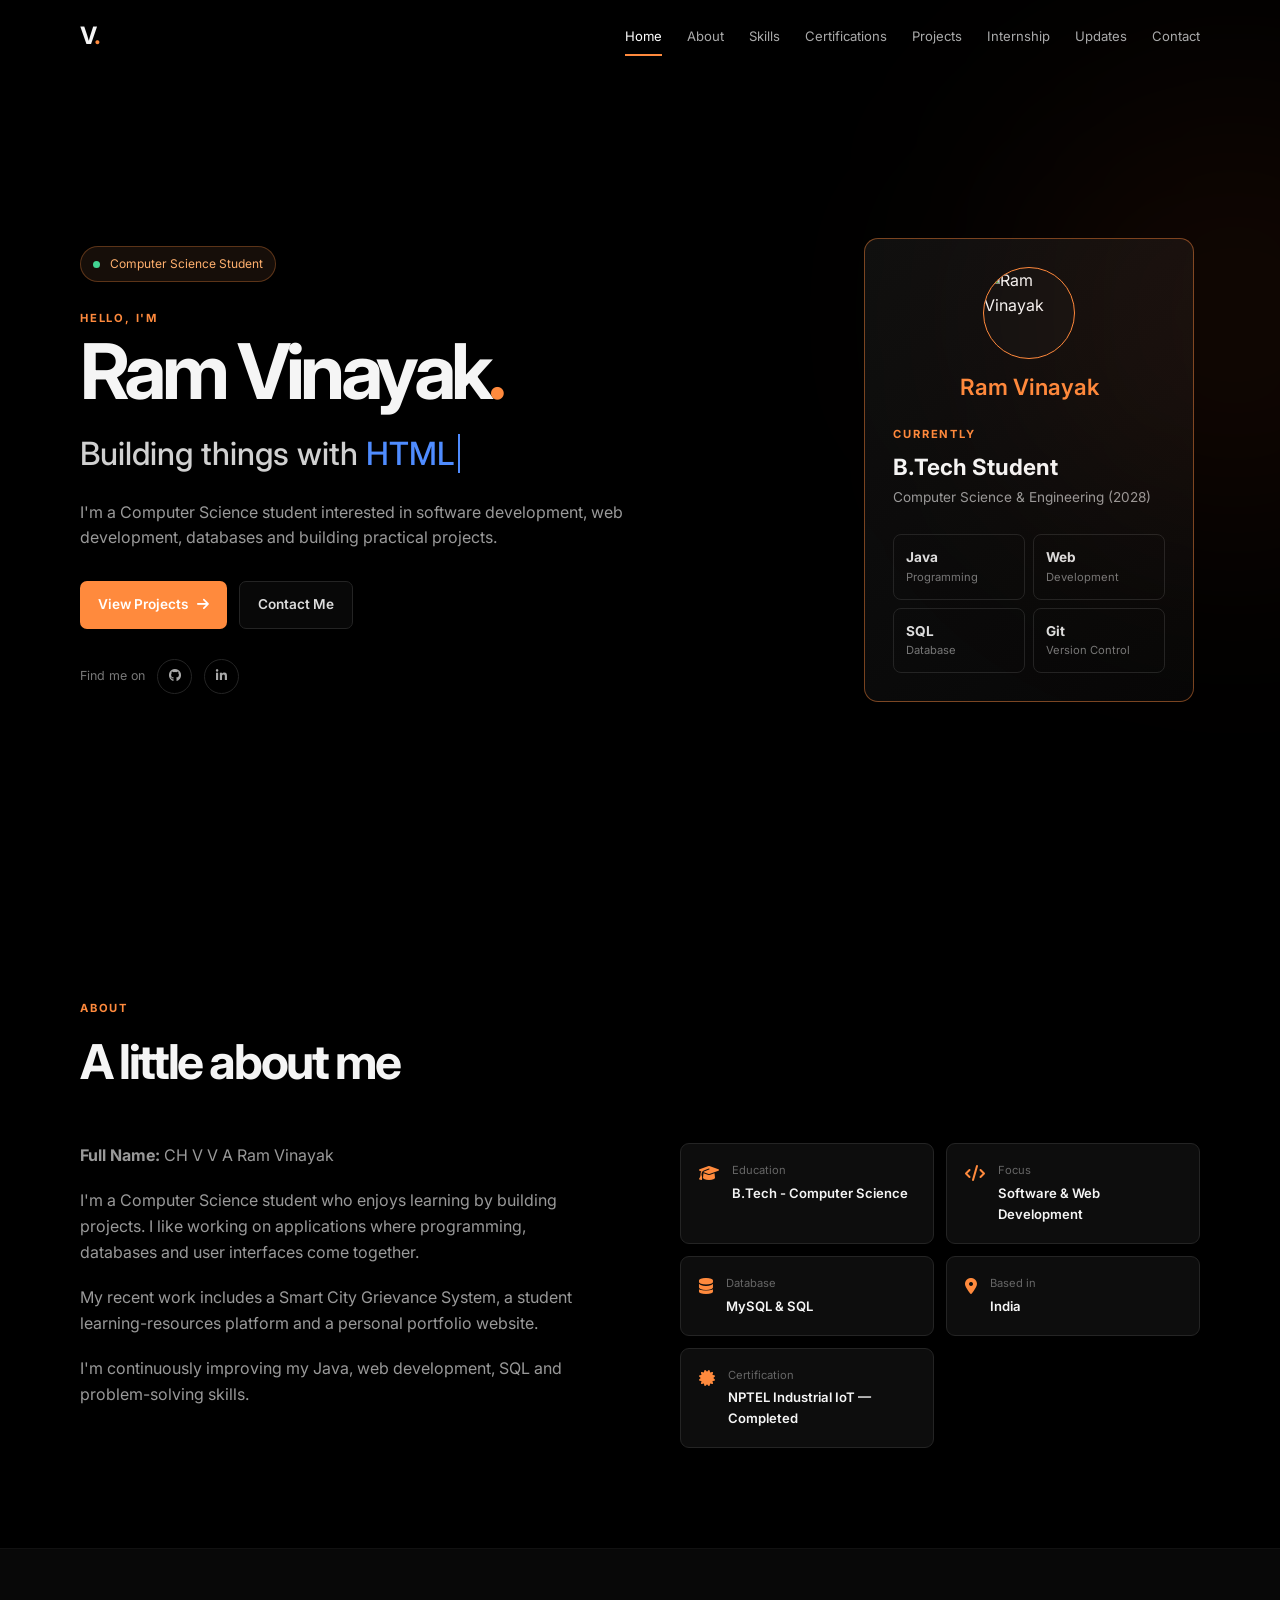
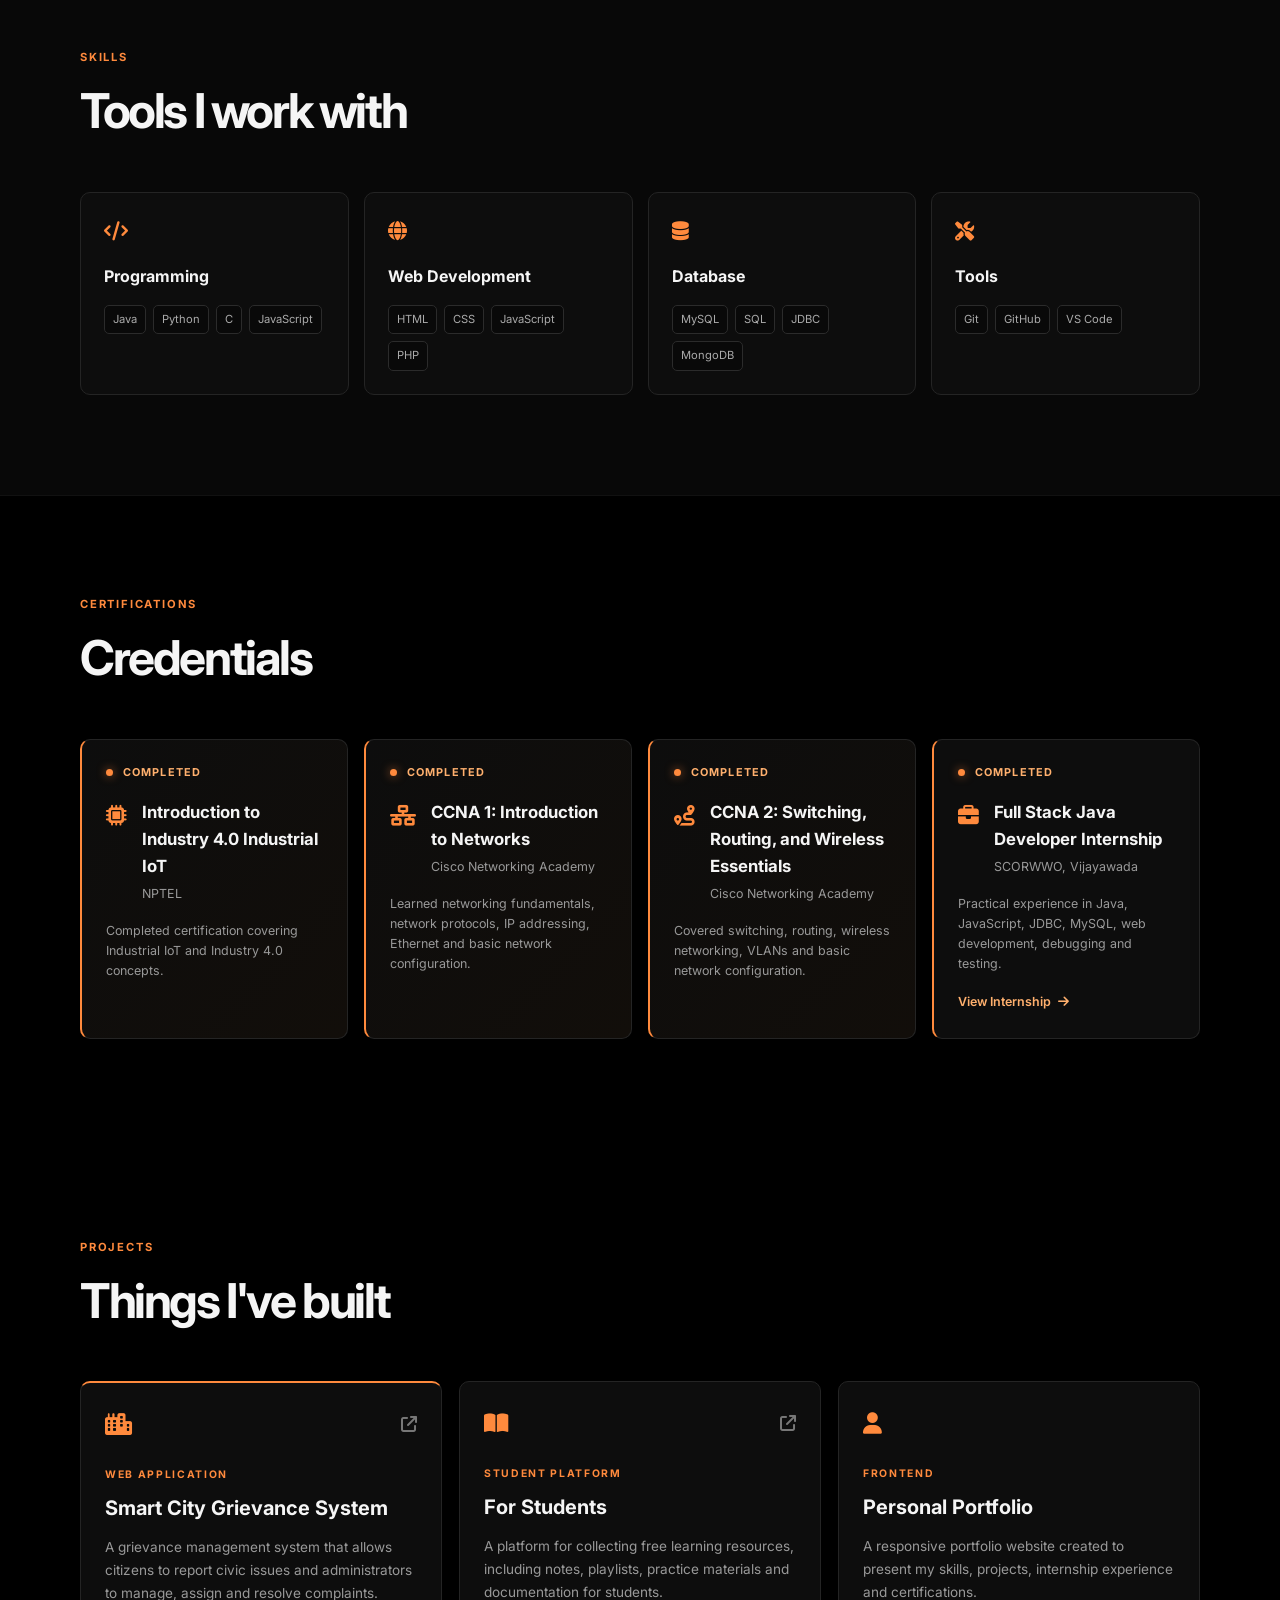
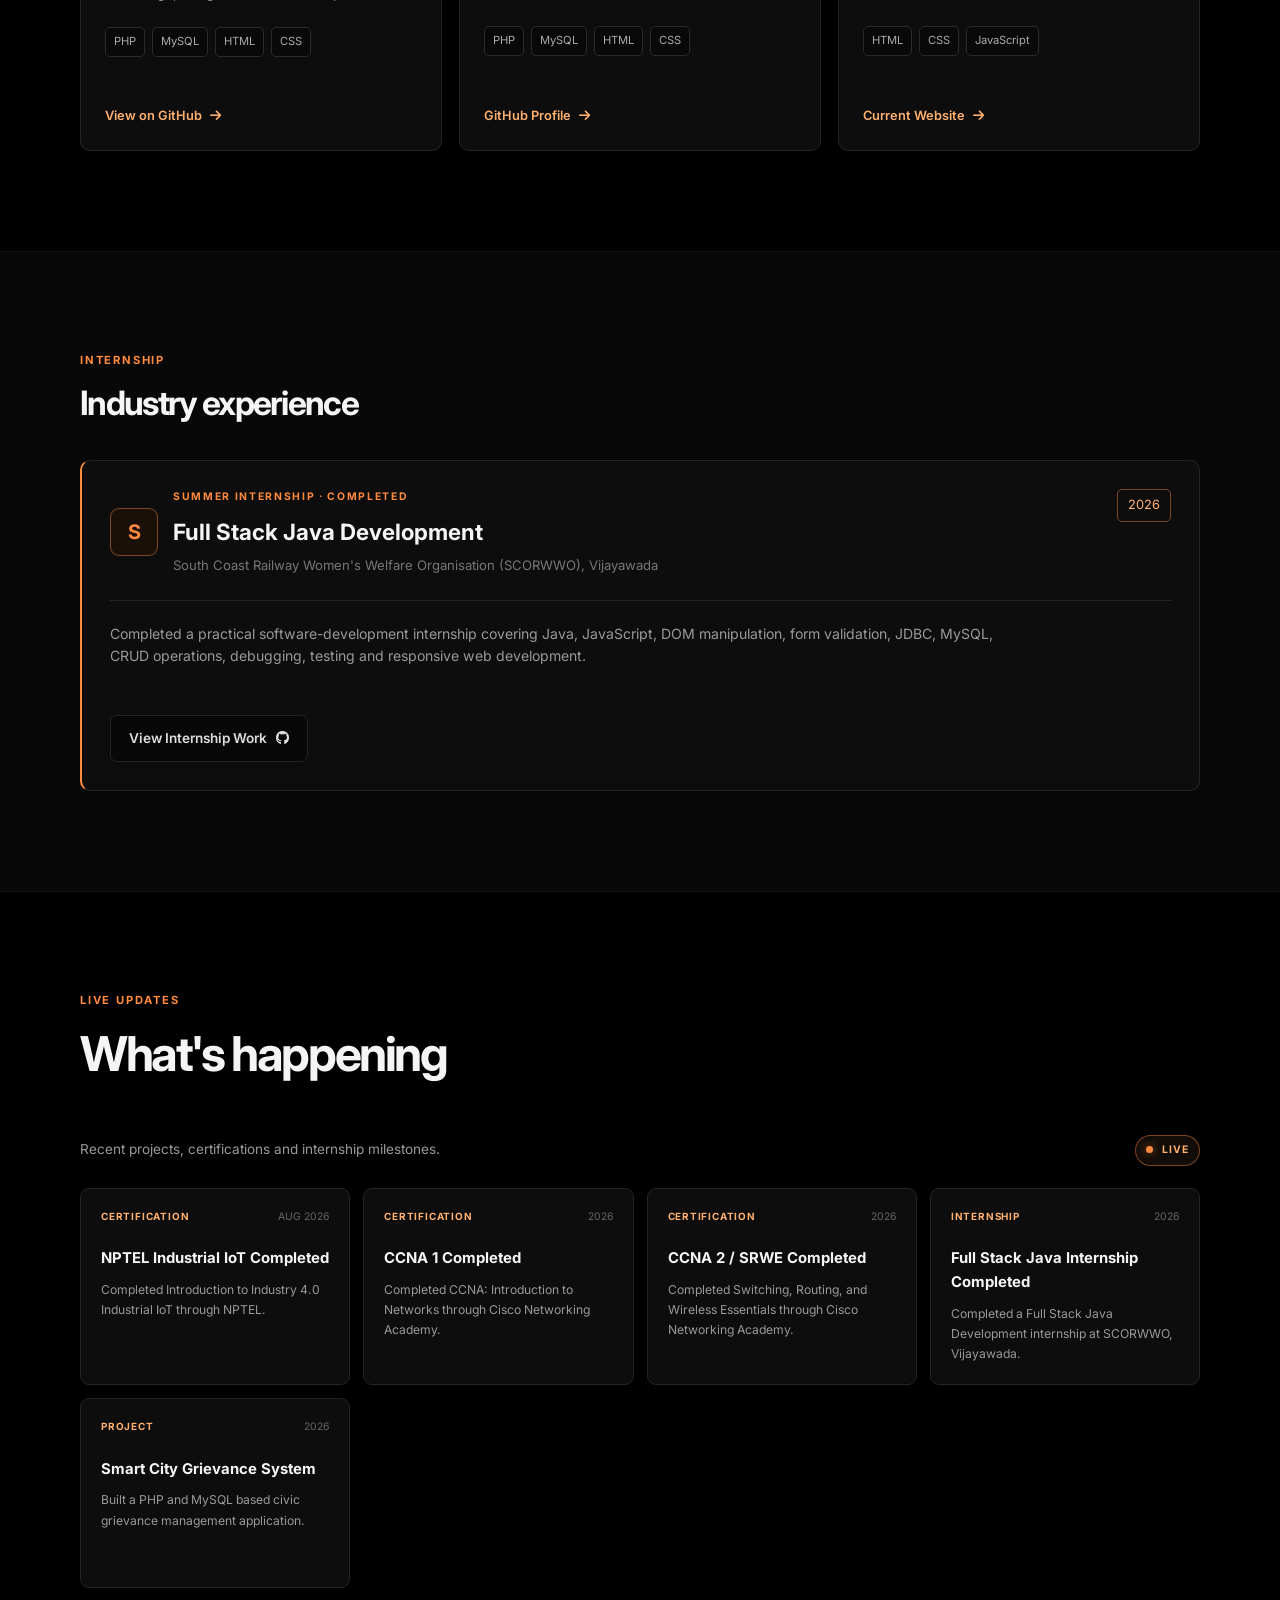
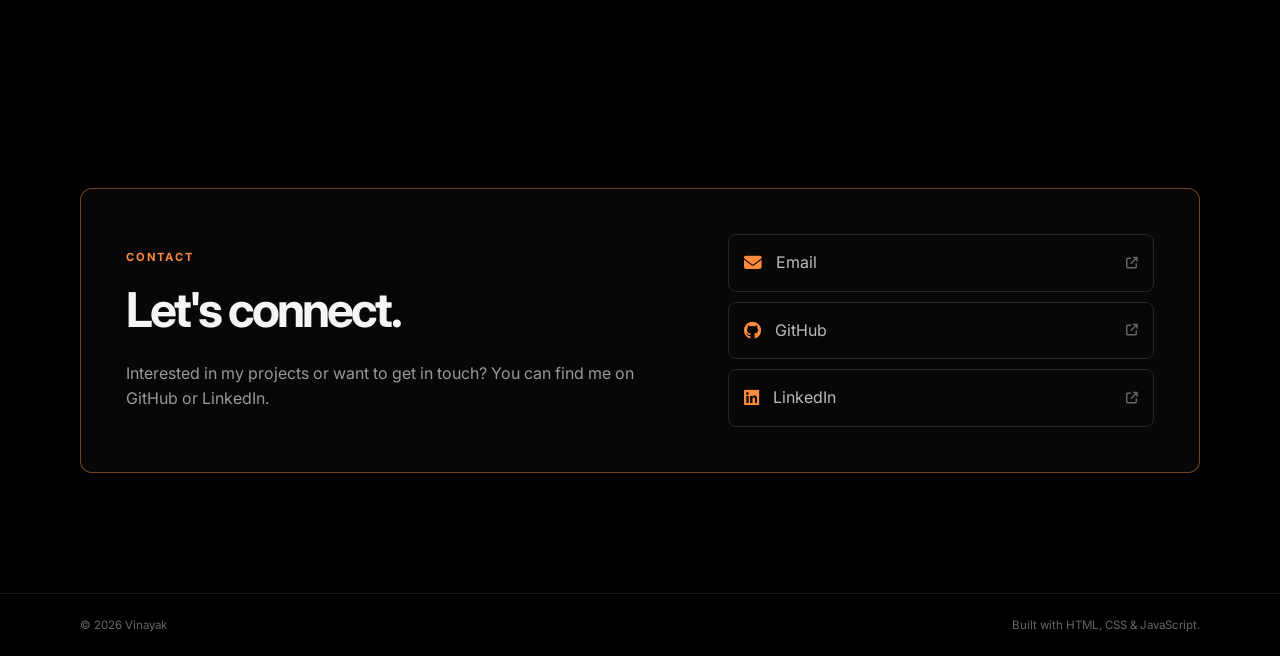
==== index.html @ a94e48c2 "Initial portfolio" ====
<!DOCTYPE html>
<html lang="en">

<head>

    <meta charset="UTF-8">
    <meta name="viewport" content="width=device-width, initial-scale=1.0">

    <meta name="description"
        content="Vinayak - Computer Science student and software developer portfolio">

    <title>Vinayak | Portfolio</title>

    <link rel="preconnect" href="https://fonts.googleapis.com">
    <link rel="preconnect" href="https://fonts.gstatic.com" crossorigin>

    <link href="https://fonts.googleapis.com/css2?family=Inter:wght@400;500;600;700&display=swap"
        rel="stylesheet">

    <link rel="stylesheet"
        href="https://cdnjs.cloudflare.com/ajax/libs/font-awesome/6.5.2/css/all.min.css">

    <link rel="stylesheet" href="style.css">

</head>


<body>


<!-- ================= NAVBAR ================= -->

<header class="header" id="header">

    <nav class="nav container">

        <a href="#home" class="logo">
            V<span>.</span>
        </a>

        <button class="menu-btn" id="menuBtn">
            <i class="fa-solid fa-bars"></i>
        </button>

        <div class="nav-links" id="navLinks">

            <a href="#home" class="active">Home</a>

            <a href="#about">About</a>

            <a href="#skills">Skills</a>

            <a href="#certifications">Certifications</a>

            <a href="#projects">Projects</a>

            <a href="#internship">Internship</a>

            <a href="#updates">Updates</a>

            <a href="#contact">Contact</a>

        </div>

    </nav>

</header>



<main>


<!-- ================= HERO ================= -->

<section class="hero" id="home">

    <div class="container hero-grid">


        <div class="hero-content">

            <div class="status">

                <span></span>

                Computer Science Student

            </div>


            <p class="eyebrow">
                HELLO, I'M
            </p>

            <h1>
                 Ram Vinayak<span>.</span>
            </h1>


            <h2>

                Building things with

                <span id="typing"></span>

            </h2>


            <p class="hero-text">

                I'm a Computer Science student interested in software
                development, web development, databases and building
                practical projects.

            </p>


            <div class="hero-buttons">

                <a href="#projects" class="btn primary">

                    View Projects

                    <i class="fa-solid fa-arrow-right"></i>

                </a>


                <a href="#contact" class="btn secondary">

                    Contact Me

                </a>

            </div>


            <div class="social-links">

                <span>Find me on</span>


                <a href="https://github.com/RamVinayak6046"
                    target="_blank"
                    aria-label="GitHub">

                    <i class="fa-brands fa-github"></i>

                </a>


                <a href="https://www.linkedin.com/in/ram-vinayak-167a20339/"
                    target="_blank"
                    aria-label="LinkedIn">

                    <i class="fa-brands fa-linkedin-in"></i>

                </a>

            </div>

        </div>



        <div class="hero-card-wrap">

           <div class="hero-card">

    <div class="profile-image">

        <img src="profile.jpg" alt="Ram Vinayak">

    </div>

    <h3 class="profile-name">
        Ram Vinayak
    </h3>

    <p class="card-label">
        CURRENTLY
    </p>

    <h3 class="student-title">
        B.Tech Student
    </h3>

    <p class="student-course">
        Computer Science & Engineering (2028)
    </p>

    <div class="quick-info">

        <div>
            <strong>Java</strong>
            <span>Programming</span>
        </div>

        <div>
            <strong>Web</strong>
            <span>Development</span>
        </div>

        <div>
            <strong>SQL</strong>
            <span>Database</span>
        </div>

        <div>
            <strong>Git</strong>
            <span>Version Control</span>
        </div>

    </div>

</div>

        </div>

    </div>

</section>



<!-- ================= ABOUT ================= -->

<section class="section" id="about">

    <div class="container">


        <div class="section-heading">

            <p>ABOUT</p>

            <h2>
                A little about me
            </h2>

        </div>


        <div class="about-grid">


            <div class="about-copy">

    <p class="full-name">
        <strong>Full Name:</strong> CH V V A Ram Vinayak
    </p>

    <p>
        I'm a Computer Science student who enjoys learning
        by building projects. I like working on applications
        where programming, databases and user interfaces
        come together.
    </p>


                <p>

                    My recent work includes a Smart City Grievance System,
                    a student learning-resources platform and a personal
                    portfolio website.

                </p>


                <p>

                    I'm continuously improving my Java, web development,
                    SQL and problem-solving skills.

                </p>

            </div>



            <div class="about-facts">


                <div class="fact">

                    <i class="fa-solid fa-graduation-cap"></i>

                    <div>

                        <small>Education</small>

                        <strong>
                            B.Tech - Computer Science
                        </strong>

                    </div>

                </div>


                <div class="fact">

                    <i class="fa-solid fa-code"></i>

                    <div>

                        <small>Focus</small>

                        <strong>
                            Software & Web Development
                        </strong>

                    </div>

                </div>


                <div class="fact">

                    <i class="fa-solid fa-database"></i>

                    <div>

                        <small>Database</small>

                        <strong>
                            MySQL & SQL
                        </strong>

                    </div>

                </div>


                <div class="fact">

                    <i class="fa-solid fa-location-dot"></i>

                    <div>

                        <small>Based in</small>

                        <strong>
                            India
                        </strong>

                    </div>

                </div>


                <div class="fact certification-fact">

                    <i class="fa-solid fa-certificate"></i>

                    <div>

                        <small>Certification</small>

                        <strong>
                            NPTEL Industrial IoT — Completed
                        </strong>

                    </div>

                </div>


            </div>

        </div>

    </div>

</section>



<!-- ================= SKILLS ================= -->

<section class="section section-dark" id="skills">

    <div class="container">


        <div class="section-heading">

            <p>SKILLS</p>

            <h2>
                Tools I work with
            </h2>

        </div>


        <div class="skills-grid">


            <div class="skill-card">

                <div class="skill-icon">

                    <i class="fa-solid fa-code"></i>

                </div>


                <h3>
                    Programming
                </h3>


                <div class="tags">

                    <span>Java</span>

                    <span>Python</span>

                    <span>C</span>

                    <span>JavaScript</span>

                </div>

            </div>



            <div class="skill-card">

                <div class="skill-icon">

                    <i class="fa-solid fa-globe"></i>

                </div>


                <h3>
                    Web Development
                </h3>


                <div class="tags">

                    <span>HTML</span>

                    <span>CSS</span>

                    <span>JavaScript</span>

                    <span>PHP</span>

                </div>

            </div>



            <div class="skill-card">

                <div class="skill-icon">

                    <i class="fa-solid fa-database"></i>

                </div>


                <h3>
                    Database
                </h3>


                <div class="tags">

                    <span>MySQL</span>

                    <span>SQL</span>

                    <span>JDBC</span>

                    <span>MongoDB</span>

                </div>

            </div>



            <div class="skill-card">

                <div class="skill-icon">

                    <i class="fa-solid fa-screwdriver-wrench"></i>

                </div>


                <h3>
                    Tools
                </h3>


                <div class="tags">

                    <span>Git</span>

                    <span>GitHub</span>

                    <span>VS Code</span>

                </div>

            </div>


        </div>

    </div>

</section>



<!-- ================= CERTIFICATIONS ================= -->

<section class="section" id="certifications">

    <div class="container">


        <div class="section-heading">

            <p>CERTIFICATIONS</p>

            <h2>
                Credentials
            </h2>

        </div>


        <div class="cert-grid">


            <!-- NPTEL -->

            <div class="cert-card completed">

                <div class="cert-status">

                    <span></span>

                    COMPLETED

                </div>


                <div class="cert-main">

                    <div class="cert-icon">

                        <i class="fa-solid fa-microchip"></i>

                    </div>


                    <div>

                        <h3>
                            Introduction to Industry 4.0 Industrial IoT
                        </h3>

                        <p>
                            NPTEL
                        </p>

                    </div>

                </div>


                <p class="cert-note">

                    Completed certification covering Industrial IoT
                    and Industry 4.0 concepts.

                </p>

            </div>



           <!-- CCNA 1 -->

<div class="cert-card completed">

    <div class="cert-status">
        <span></span>
        COMPLETED
    </div>

    <div class="cert-main">

        <div class="cert-icon">
            <i class="fa-solid fa-network-wired"></i>
        </div>

        <div>

            <h3>
                CCNA 1: Introduction to Networks
            </h3>

            <p>
                Cisco Networking Academy
            </p>

        </div>

    </div>

    <p class="cert-note">
        Learned networking fundamentals, network protocols,
        IP addressing, Ethernet and basic network configuration.
    </p>

</div>


<!-- CCNA 2 / SRWE -->

<div class="cert-card completed">

    <div class="cert-status">
        <span></span>
        COMPLETED
    </div>

    <div class="cert-main">

        <div class="cert-icon">
            <i class="fa-solid fa-route"></i>
        </div>

        <div>

            <h3>
                CCNA 2: Switching, Routing, and Wireless Essentials
            </h3>

            <p>
                Cisco Networking Academy
            </p>

        </div>

    </div>

    <p class="cert-note">
        Covered switching, routing, wireless networking,
        VLANs and basic network configuration.
    </p>

</div>

            <!-- INTERNSHIP -->

            <div class="cert-card internship-cert">

                <div class="cert-status">

                    <span></span>

                    COMPLETED

                </div>


                <div class="cert-main">

                    <div class="cert-icon">

                        <i class="fa-solid fa-briefcase"></i>

                    </div>


                    <div>

                        <h3>
                            Full Stack Java Developer Internship
                        </h3>


                        <p>
                            SCORWWO, Vijayawada
                        </p>

                    </div>

                </div>


                <p class="cert-note">

                    Practical experience in Java, JavaScript, JDBC,
                    MySQL, web development, debugging and testing.

                </p>


                <a href="#internship"
                    class="cert-link">

                    View Internship

                    <i class="fa-solid fa-arrow-right"></i>

                </a>

            </div>


        </div>

    </div>

</section>



<!-- ================= PROJECTS ================= -->

<section class="section" id="projects">

    <div class="container">


        <div class="section-heading">

            <p>PROJECTS</p>

            <h2>
                Things I've built
            </h2>

        </div>


        <div class="projects-grid">


            <!-- SMART CITY -->

            <article class="project-card featured">


                <div class="project-top">

                    <div class="project-icon">

                        <i class="fa-solid fa-city"></i>

                    </div>


                    <a href="https://github.com/RamVinayak6046/smart-city-grievance-system"
                        target="_blank">

                        <i class="fa-solid fa-arrow-up-right-from-square"></i>

                    </a>

                </div>


                <p class="project-type">
                    WEB APPLICATION
                </p>


                <h3>
                    Smart City Grievance System
                </h3>


                <p>

                    A grievance management system that allows citizens
                    to report civic issues and administrators to manage,
                    assign and resolve complaints.

                </p>


                <div class="project-tech">

                    <span>PHP</span>

                    <span>MySQL</span>

                    <span>HTML</span>

                    <span>CSS</span>

                </div>


                <a class="project-link"
                    href="https://github.com/RamVinayak6046/smart-city-grievance-system"
                    target="_blank">

                    View on GitHub

                    <i class="fa-solid fa-arrow-right"></i>

                </a>

            </article>



            <!-- FOR STUDENTS -->

            <article class="project-card">


                <div class="project-top">

                    <div class="project-icon">

                        <i class="fa-solid fa-book-open"></i>

                    </div>


                    <a href="https://github.com/RamVinayak6046"
                        target="_blank">

                        <i class="fa-solid fa-arrow-up-right-from-square"></i>

                    </a>

                </div>


                <p class="project-type">
                    STUDENT PLATFORM
                </p>


                <h3>
                    For Students
                </h3>


                <p>

                    A platform for collecting free learning resources,
                    including notes, playlists, practice materials
                    and documentation for students.

                </p>


                <div class="project-tech">

                    <span>PHP</span>

                    <span>MySQL</span>

                    <span>HTML</span>

                    <span>CSS</span>

                </div>


                <a class="project-link"
                    href="https://github.com/RamVinayak6046"
                    target="_blank">

                    GitHub Profile

                    <i class="fa-solid fa-arrow-right"></i>

                </a>

            </article>






            <!-- PORTFOLIO -->

            <article class="project-card">


                <div class="project-top">

                    <div class="project-icon">

                        <i class="fa-solid fa-user"></i>

                    </div>

                </div>


                <p class="project-type">
                    FRONTEND
                </p>


                <h3>
                    Personal Portfolio
                </h3>


                <p>

                    A responsive portfolio website created to present
                    my skills, projects, internship experience and
                    certifications.

                </p>


                <div class="project-tech">

                    <span>HTML</span>

                    <span>CSS</span>

                    <span>JavaScript</span>

                </div>


                <a class="project-link"
                    href="#home">

                    Current Website

                    <i class="fa-solid fa-arrow-right"></i>

                </a>

            </article>


        </div>

    </div>

</section>



<!-- ================= INTERNSHIP ================= -->

<section class="section section-dark" id="internship">

    <div class="container">


        <div class="section-heading internship-heading">

            <p>INTERNSHIP</p>

            <h2>
                Industry experience
            </h2>

        </div>


        <div class="internship-card">


            <div class="internship-head">


                <div class="internship-company">


                    <div class="company-mark">
                        S
                    </div>


                    <div>

                        <p class="project-type">
                            SUMMER INTERNSHIP · COMPLETED
                        </p>


                        <h3>
                            Full Stack Java Development
                        </h3>


                        <p>
                            South Coast Railway Women's Welfare Organisation
                            (SCORWWO), Vijayawada
                        </p>

                    </div>

                </div>


                <span class="date">
                    2026
                </span>

            </div>



            <div class="internship-summary">

                <p>

                    Completed a practical software-development internship
                    covering Java, JavaScript, DOM manipulation, form
                    validation, JDBC, MySQL, CRUD operations, debugging,
                    testing and responsive web development.

                </p>

            </div>



            <a class="btn secondary small"
                href="https://github.com/RamVinayak6046/VEL-TECH-SUMMER-INTERNSHIP-"
                target="_blank">

                View Internship Work

                <i class="fa-brands fa-github"></i>

            </a>


        </div>

    </div>

</section>



<!-- ================= LIVE UPDATES ================= -->

<section class="section" id="updates">

    <div class="container">


        <div class="section-heading">

            <p>LIVE UPDATES</p>

            <h2>
                What's happening
            </h2>

        </div>


        <div class="updates-header">

            <p>
                Recent projects, certifications and internship milestones.
            </p>


            <div class="live-indicator">

                <span></span>

                LIVE

            </div>

        </div>


        <div class="updates-grid"
            id="updatesGrid">

        </div>


    </div>

</section>



<!-- ================= CONTACT ================= -->

<section class="section contact-section"
    id="contact">

    <div class="container contact-box">


        <div>

            <p class="eyebrow">
                CONTACT
            </p>


            <h2>
                Let's connect.
            </h2>


            <p>

                Interested in my projects or want to get in touch?
                You can find me on GitHub or LinkedIn.

            </p>

        </div>



        <div class="contact-actions">


            <a href="mailto:vtu29562@veltech.edu.in"
                class="contact-link">

                <i class="fa-solid fa-envelope"></i>

                <span>
                    Email
                </span>

                <i class="fa-solid fa-arrow-up-right-from-square arrow"></i>

            </a>


            <a href="https://github.com/RamVinayak6046"
                target="_blank"
                class="contact-link">

                <i class="fa-brands fa-github"></i>

                <span>
                    GitHub
                </span>

                <i class="fa-solid fa-arrow-up-right-from-square arrow"></i>

            </a>


            <a href="https://www.linkedin.com/in/ram-vinayak-167a20339/"
                target="_blank"
                class="contact-link">

                <i class="fa-brands fa-linkedin"></i>

                <span>
                    LinkedIn
                </span>

                <i class="fa-solid fa-arrow-up-right-from-square arrow"></i>

            </a>


        </div>

    </div>

</section>


</main>



<!-- ================= FOOTER ================= -->

<footer>

    <div class="container footer-inner">

        <p>
            © 2026 Vinayak
        </p>


        <p>
            Built with HTML, CSS & JavaScript.
        </p>

    </div>

</footer>



<button class="top-btn"
    id="topBtn">

    <i class="fa-solid fa-arrow-up"></i>

</button>



<script src="script.js"></script>

</body>

</html>
---- style.css ----
* {
    margin: 0;
    padding: 0;
    box-sizing: border-box;
}

:root {

    --black: #000;
    --black-soft: #080808;
    --card: #0d0d0d;

    --border: #242424;

    --text: #f5f5f5;
    --muted: #999;

    --blue: #4f8cff;
    --blue-light: #78a7ff;

    --orange: #ff8a3d;
    --orange-light: #ffb06e;

    --orange-border: rgba(255, 138, 61, 0.45);

    --max: 1120px;
}


html {
    scroll-behavior: smooth;
}


body {

    font-family: "Inter", sans-serif;

    background: var(--black);

    color: var(--text);

    line-height: 1.6;

    overflow-x: hidden;
}


::selection {
    background: var(--orange);
    color: white;
}


a {
    color: inherit;
    text-decoration: none;
}


button {
    font: inherit;
}


.container {

    width: min(
        var(--max),
        calc(100% - 40px)
    );

    margin: auto;
}


/* ================= NAVBAR ================= */

.header {

    position: fixed;

    top: 0;
    left: 0;

    width: 100%;

    z-index: 100;

    border-bottom: 1px solid transparent;

    transition: 0.25s ease;
}


.header.scrolled {

    background: rgba(0, 0, 0, 0.92);

    backdrop-filter: blur(14px);

    border-bottom-color: var(--border);
}


.nav {

    min-height: 72px;

    display: flex;

    align-items: center;

    justify-content: space-between;
}


.logo {

    font-size: 1.5rem;

    font-weight: 700;

    letter-spacing: -0.05em;
}


.logo span,
.hero h1 span {

    color: var(--orange);
}


.nav-links {

    display: flex;

    gap: 25px;
}


.nav-links a {

    color: #aaa;

    font-size: 0.82rem;

    transition: 0.2s;
}


.nav-links a:hover,
.nav-links a.active {

    color: white;
}


.nav-links a.active {

    position: relative;
}


.nav-links a.active::after {

    content: "";

    position: absolute;

    left: 0;
    right: 0;

    bottom: -9px;

    height: 2px;

    background: var(--orange);
}


.menu-btn {

    display: none;

    background: transparent;

    border: none;

    color: white;

    font-size: 1.3rem;

    cursor: pointer;
}


/* ================= HERO ================= */

.hero {

    min-height: 100vh;

    display: flex;

    align-items: center;

    padding: 120px 0 80px;

    position: relative;
}


.hero::before {

    content: "";

    position: absolute;

    width: 450px;
    height: 450px;

    border-radius: 50%;

    background: rgba(255, 105, 35, 0.07);

    filter: blur(120px);

    top: 10%;
    right: -180px;

    pointer-events: none;
}


.hero-grid {

    display: grid;

    grid-template-columns:
        1.35fr
        0.65fr;

    gap: 70px;

    align-items: center;
}


.status {

    width: fit-content;

    border:
        1px solid
        rgba(255, 138, 61, 0.3);

    background: #160e09;

    color: var(--orange-light);

    padding: 7px 12px;

    border-radius: 20px;

    font-size: 0.75rem;

    margin-bottom: 28px;
}


.status span {

    display: inline-block;

    width: 7px;
    height: 7px;

    background: #42d392;

    border-radius: 50%;

    margin-right: 7px;
}


.eyebrow,
.section-heading p,
.project-type,
.card-label {

    color: var(--orange);

    font-size: 0.7rem;

    font-weight: 700;

    letter-spacing: 0.16em;
}


.hero h1 {
    font-size: clamp(3rem, 6vw, 5rem);
    line-height: 0.95;
    letter-spacing: -0.06em;
    margin: 8px 0 20px;
}

   



.hero h2 {

    font-size:
        clamp(
            1.3rem,
            3vw,
            2rem
        );

    color: #d0d0d0;

    font-weight: 500;

    margin-bottom: 20px;
}


#typing {

    color: var(--blue);

    border-right:
        2px solid
        var(--blue);

    padding-right: 4px;
}


.hero-text {

    max-width: 630px;

    color: var(--muted);

    font-size: 1rem;

    margin-bottom: 30px;
}


.hero-buttons {

    display: flex;

    gap: 12px;

    flex-wrap: wrap;
}


.btn {

    display: inline-flex;

    align-items: center;

    justify-content: center;

    gap: 9px;

    padding: 12px 18px;

    border-radius: 7px;

    font-size: 0.85rem;

    font-weight: 600;

    transition: 0.2s;
}


.btn.primary {

    background: var(--orange);

    color: white;
}


.btn.primary:hover {

    background: #ff7720;

    transform: translateY(-2px);
}


.btn.secondary {

    border:
        1px solid
        var(--border);

    background: #080808;

    color: #ddd;
}


.btn.secondary:hover {

    border-color:
        var(--orange-border);

    transform: translateY(-2px);
}


.btn.small {

    width: fit-content;

    margin-top: 25px;
}


.social-links {

    display: flex;

    align-items: center;

    gap: 12px;

    margin-top: 30px;

    color: #777;

    font-size: 0.78rem;
}


.social-links a {

    width: 35px;
    height: 35px;

    border:
        1px solid
        var(--border);

    display: grid;

    place-items: center;

    border-radius: 50%;

    color: #aaa;

    transition: 0.2s;
}


.social-links a:hover {

    color: white;

    border-color: var(--orange);
}


/* ================= HERO CARD ================= */

.hero-card-wrap {

    display: flex;

    justify-content: center;
}


.hero-card {
    width: 100%;

    max-width: 330px;

    background:
        linear-gradient(
            145deg,
            #101010,
            #070707
        );

    border: 1px solid var(--orange-border);

    padding: 28px;

    border-radius: 14px;

    box-shadow:
        0 30px 80px
        rgba(0, 0, 0, 0.45);
}


/* ================= PROFILE IMAGE ================= */

.profile-image {
    width: 92px;
    height: 92px;

    margin: 0 auto 10px;

    border-radius: 50%;

    overflow: hidden;

    border: 1px solid var(--orange);

    background: #111;

    display: flex;

    align-items: center;

    justify-content: center;
}


.profile-image img {
    width: 100%;
    height: 100%;

    object-fit: cover;

    display: block;
}


.profile-name {
    text-align: center;

    color: var(--orange);

    font-size: 1rem;

    font-weight: 600;

    margin-bottom: 22px;
}


.student-title {
    font-size: 1.35rem;

    margin-bottom: 2px;
}


.student-course {
    color: var(--muted);

    font-size: 0.82rem;

    margin: 0;
}


.card-label {

    margin-bottom: 5px;
}


.hero-card h3 {

    font-size: 1.4rem;
}


.hero-card > p:not(.card-label) {

    color: var(--muted);

    font-size: 0.85rem;
}


.quick-info {

    display: grid;

    grid-template-columns:
        1fr 1fr;

    gap: 8px;

    margin-top: 25px;
}


.quick-info div {

    border:
        1px solid
        var(--border);

    border-radius: 8px;

    padding: 12px;
}


.quick-info strong,
.quick-info span {

    display: block;
}


.quick-info strong {

    color: #ddd;

    font-size: 0.85rem;
}


.quick-info span {

    color: #777;

    font-size: 0.7rem;
}


/* ================= SECTIONS ================= */

.section {

    padding: 100px 0;
}


.section-dark {

    background: var(--black-soft);

    border-top: 1px solid #111;

    border-bottom: 1px solid #111;
}


.section-heading {

    margin-bottom: 42px;
}


.section-heading h2 {

    font-size:
        clamp(
            2rem,
            4vw,
            3rem
        );

    letter-spacing: -0.05em;

    margin-top: 6px;
}


/* ================= ABOUT ================= */

.about-grid {

    display: grid;

    grid-template-columns:
        1fr 1fr;

    gap: 80px;
}


.about-copy {

    color: var(--muted);

    max-width: 600px;
}


.about-copy p {

    margin-bottom: 20px;
}


.about-facts {

    display: grid;

    grid-template-columns:
        1fr 1fr;

    gap: 12px;
}


.fact {

    background: var(--card);

    border:
        1px solid
        var(--border);

    border-radius: 9px;

    padding: 18px;

    display: flex;

    gap: 13px;

    align-items: flex-start;
}


.fact:hover {

    border-color:
        var(--orange-border);
}


.fact i {

    color: var(--orange);

    margin-top: 3px;
}


.fact small,
.fact strong {

    display: block;
}


.fact small {

    color: #666;

    font-size: 0.7rem;

    margin-bottom: 3px;
}


.fact strong {

    font-size: 0.82rem;

    font-weight: 600;
}


/* ================= SKILLS ================= */

.skills-grid {

    display: grid;

    grid-template-columns:
        repeat(4, 1fr);

    gap: 15px;
}


.skill-card {

    padding: 23px;

    border:
        1px solid
        var(--border);

    background: var(--card);

    border-radius: 10px;

    transition: 0.25s;
}


.skill-card:hover {

    transform: translateY(-4px);

    border-color:
        var(--orange-border);
}


.skill-icon {

    color: var(--orange);

    margin-bottom: 17px;

    font-size: 1.2rem;
}


.skill-card h3 {

    font-size: 1rem;

    margin-bottom: 15px;
}


.tags {

    display: flex;

    flex-wrap: wrap;

    gap: 7px;
}


.tags span,
.project-tech span {

    color: #aaa;

    border:
        1px solid
        #2b2b2b;

    background: #090909;

    border-radius: 5px;

    padding: 5px 8px;

    font-size: 0.7rem;
}


/* ================= CERTIFICATIONS ================= */

.cert-grid {
    display: grid;
    grid-template-columns: repeat(4, 1fr);
    gap: 16px;
}


.cert-card {

    background: var(--card);

    border:
        1px solid
        var(--border);

    border-left:
        2px solid
        var(--orange);

    border-radius: 10px;

    padding: 24px;

    transition: 0.25s;
}


.cert-card:hover {

    transform: translateY(-4px);

    border-color:
        var(--orange-border);
}


.cert-card.completed {

    background:
        linear-gradient(
            135deg,
            #0d0d0d,
            #120e0a
        );
}


.cert-status {

    color: var(--orange-light);

    font-size: 0.68rem;

    font-weight: 700;

    letter-spacing: 0.1em;

    margin-bottom: 18px;
}


.cert-status span,
.live-indicator span {

    display: inline-block;

    width: 7px;
    height: 7px;

    background: var(--orange);

    border-radius: 50%;

    margin-right: 6px;

    box-shadow:
        0 0 10px
        rgba(255, 138, 61, 0.65);
}


.cert-main {

    display: flex;

    gap: 15px;

    align-items: flex-start;
}


.cert-icon {

    color: var(--orange);

    font-size: 1.3rem;
}


.cert-main h3 {

    font-size: 1.05rem;

    margin-bottom: 4px;
}


.cert-main p {

    color: var(--muted);

    font-size: 0.78rem;
}


.cert-course {

    color:
        var(--orange-light) !important;

    font-size:
        0.75rem !important;

    margin-top: 8px;
}


.cert-note {

    color: var(--muted);

    font-size: 0.78rem;

    margin-top: 17px;
}


.cert-link {

    display: inline-flex;

    align-items: center;

    gap: 7px;

    margin-top: 18px;

    color: var(--orange-light);

    font-size: 0.78rem;

    font-weight: 600;
}


.cert-link:hover {

    color: white;
}


/* ================= PROJECTS ================= */

.projects-grid {

    display: grid;

    grid-template-columns:
        repeat(3, 1fr);

    gap: 17px;
}


.project-card {

    min-height: 370px;

    display: flex;

    flex-direction: column;

    padding: 24px;

    background: var(--card);

    border:
        1px solid
        var(--border);

    border-radius: 10px;

    transition: 0.25s;
}


.project-card:hover {

    transform: translateY(-5px);

    border-color:
        var(--orange-border);
}


.project-card.featured {

    border-top:
        2px solid
        var(--orange);
}


.project-top {

    display: flex;

    align-items: center;

    justify-content: space-between;

    margin-bottom: 25px;
}


.project-icon {

    color: var(--orange);

    font-size: 1.35rem;
}


.project-top > a {

    color: #777;
}


.project-top > a:hover {

    color: white;
}


.project-type {

    font-size: 0.65rem;

    margin-bottom: 8px;
}


.project-card h3 {

    font-size: 1.25rem;

    margin-bottom: 12px;
}


.project-card > p:not(.project-type) {

    color: var(--muted);

    font-size: 0.85rem;

    line-height: 1.7;
}


.project-tech {

    display: flex;

    flex-wrap: wrap;

    gap: 7px;

    margin: 22px 0;
}


.project-link {

    margin-top: auto;

    color: var(--orange-light);

    font-size: 0.8rem;

    font-weight: 600;
}


.project-link i {

    margin-left: 5px;

    transition: 0.2s;
}


.project-link:hover i {

    transform: translateX(4px);
}


/* ================= INTERNSHIP ================= */

.internship-heading {

    margin-bottom: 30px;
}


.internship-heading h2 {

    font-size: 2.1rem;
}


.internship-card {

    border:
        1px solid
        var(--border);

    border-left:
        2px solid
        var(--orange);

    background: var(--card);

    border-radius: 10px;

    padding: 28px;
}


.internship-head {

    display: flex;

    justify-content: space-between;

    gap: 20px;

    padding-bottom: 24px;

    border-bottom:
        1px solid
        var(--border);
}


.internship-company {

    display: flex;

    align-items: center;

    gap: 15px;
}


.company-mark {

    width: 48px;
    height: 48px;

    display: grid;

    place-items: center;

    flex-shrink: 0;

    border:
        1px solid
        var(--orange-border);

    background: #1a100a;

    color: var(--orange);

    border-radius: 9px;

    font-weight: 700;

    font-size: 1.25rem;
}


.internship-head h3 {

    font-size: 1.4rem;

    margin: 5px 0;
}


.internship-head p:last-child {

    color: #777;

    font-size: 0.82rem;
}


.date {

    color: var(--orange-light);

    font-size: 0.8rem;

    border:
        1px solid
        var(--orange-border);

    height: fit-content;

    padding: 5px 10px;

    border-radius: 5px;
}


.internship-summary {

    padding: 22px 0;

}


.internship-summary p {

    color: var(--muted);

    font-size: 0.88rem;

    max-width: 900px;
}


/* ================= LIVE UPDATES ================= */

.updates-header {

    display: flex;

    align-items: center;

    justify-content: space-between;

    gap: 20px;

    margin-bottom: 22px;
}


.updates-header p {

    color: var(--muted);

    font-size: 0.85rem;
}


.live-indicator {

    flex-shrink: 0;

    border:
        1px solid
        var(--orange-border);

    background: #120d09;

    color: var(--orange-light);

    padding: 6px 10px;

    border-radius: 20px;

    font-size: 0.65rem;

    font-weight: 700;

    letter-spacing: 0.1em;
}


.updates-grid {

    display: grid;

    grid-template-columns:
        repeat(4, 1fr);

    gap: 13px;
}


.update-card {

    min-height: 190px;

    padding: 20px;

    background: var(--card);

    border:
        1px solid
        var(--border);

    border-radius: 9px;

    transition: 0.25s;
}


.update-card:hover {

    transform: translateY(-4px);

    border-color:
        var(--orange-border);
}


.update-top {

    display: flex;

    justify-content: space-between;

    margin-bottom: 22px;
}


.update-tag {

    color: var(--orange-light);

    font-size: 0.62rem;

    font-weight: 700;

    letter-spacing: 0.08em;
}


.update-date {

    color: #666;

    font-size: 0.65rem;
}


.update-card h3 {

    font-size: 0.93rem;

    margin-bottom: 9px;
}


.update-card p {

    color: var(--muted);

    font-size: 0.76rem;

    line-height: 1.65;
}


/* ================= CONTACT ================= */

.contact-section {

    padding-bottom: 120px;
}


.contact-box {

    display: grid;

    grid-template-columns:
        1fr 0.8fr;

    gap: 70px;

    align-items: center;

    border:
        1px solid
        var(--orange-border);

    background: #070707;

    border-radius: 12px;

    padding: 45px;
}


.contact-box h2 {

    font-size: 3rem;

    letter-spacing: -0.06em;

    margin: 5px 0 12px;
}


.contact-box p:last-child {

    color: var(--muted);

    max-width: 550px;
}


.contact-actions {

    display: grid;

    gap: 10px;
}


.contact-link {

    display: flex;

    align-items: center;

    gap: 14px;

    border:
        1px solid
        var(--border);

    border-radius: 8px;

    padding: 15px;

    color: #bbb;

    transition: 0.2s;
}


.contact-link > i:first-child {

    color: var(--orange);

    font-size: 1.1rem;
}


.contact-link .arrow {

    margin-left: auto;

    font-size: 0.75rem;

    color: #666;
}


.contact-link:hover {

    color: white;

    border-color:
        var(--orange-border);

    background: #0b0b0b;
}


/* ================= FOOTER ================= */

footer {

    border-top:
        1px solid
        #151515;

    padding: 22px 0;

    color: #666;

    font-size: 0.72rem;
}


.footer-inner {

    display: flex;

    justify-content: space-between;
}


/* ================= TOP BUTTON ================= */

.top-btn {

    position: fixed;

    right: 22px;

    bottom: 22px;

    width: 40px;
    height: 40px;

    display: grid;

    place-items: center;

    border:
        1px solid
        var(--orange-border);

    background: #120d09;

    color: var(--orange-light);

    border-radius: 50%;

    cursor: pointer;

    opacity: 0;

    visibility: hidden;

    transition: 0.2s;
}


.top-btn.show {

    opacity: 1;

    visibility: visible;
}


/* ================= RESPONSIVE ================= */

@media (max-width: 1000px) {

    .nav-links {
        gap: 15px;
    }

    .updates-grid {
        grid-template-columns: 1fr 1fr;
    }

}


@media (max-width: 900px) {

    .hero-grid,
    .about-grid,
    .contact-box {

        grid-template-columns: 1fr;
    }


    .hero-grid {

        gap: 45px;
    }


    .hero-card-wrap {

        justify-content: flex-start;
    }


    .skills-grid {

        grid-template-columns:
            1fr 1fr;
    }


    .projects-grid {

        grid-template-columns:
            1fr 1fr;
    }


    .cert-grid {
    grid-template-columns: 1fr 1fr;
}

}


@media (max-width: 700px) {

    .nav-links {

        position: absolute;

        top: 72px;

        left: 0;
        right: 0;

        display: none;

        flex-direction: column;

        gap: 0;

        padding: 10px 20px 20px;

        background: #050505;

        border-bottom:
            1px solid
            var(--border);
    }


    .nav-links.open {

        display: flex;
    }


    .nav-links a {

        padding: 13px 0;

        border-bottom:
            1px solid
            #151515;
    }


    .nav-links a.active::after {

        display: none;
    }


    .menu-btn {

        display: block;
    }


    .hero {

        padding-top: 105px;
    }


    .hero h1 {

        font-size: 4rem;
    }


    .section {

        padding: 75px 0;
    }


    .skills-grid,
    .projects-grid,
    .about-facts,
    .updates-grid {

        grid-template-columns:
            1fr;
    }


    .contact-box {

        padding: 28px;

        gap: 35px;
    }


    .contact-box h2 {

        font-size: 2.4rem;
    }


    .internship-head {

        flex-direction: column;
    }


    .internship-company {

        align-items: flex-start;
    }


    .footer-inner {

        flex-direction: column;

        gap: 5px;
    }

.cert-grid {
    grid-template-columns: 1fr;
}

}
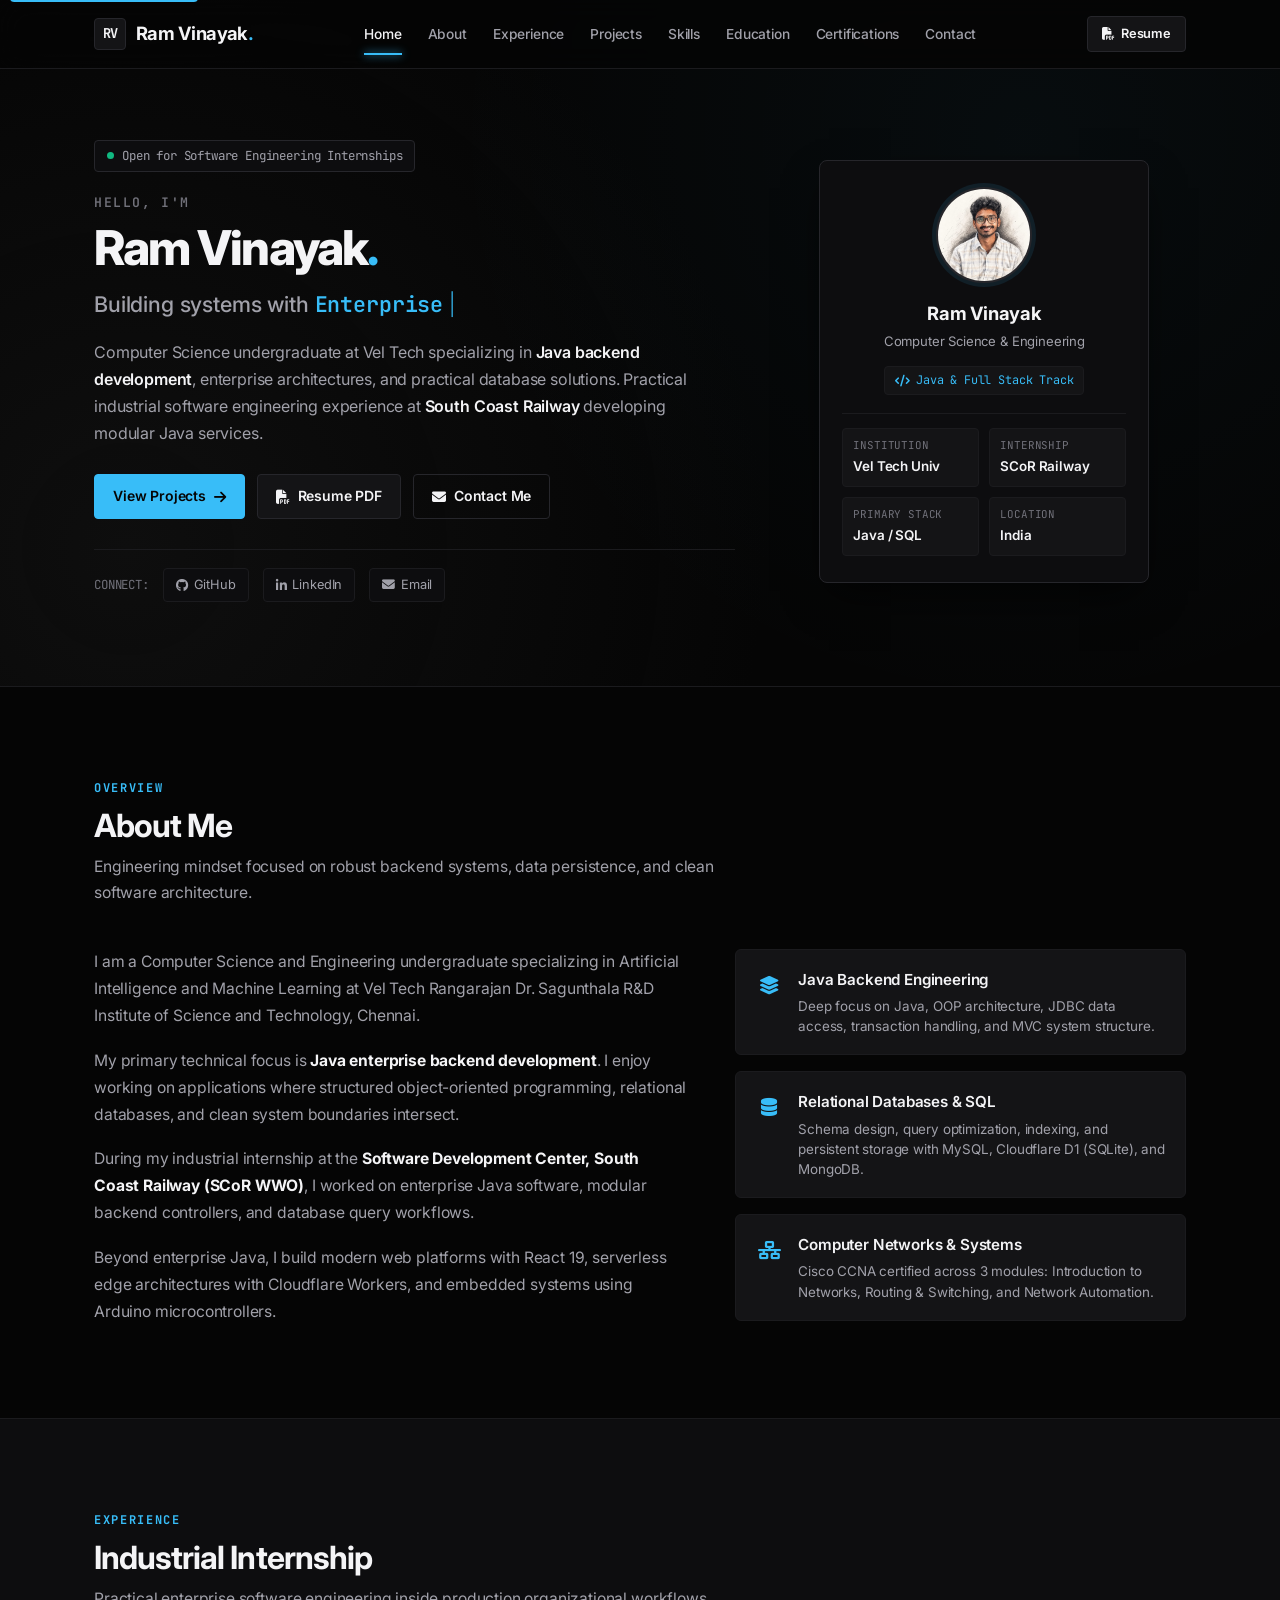
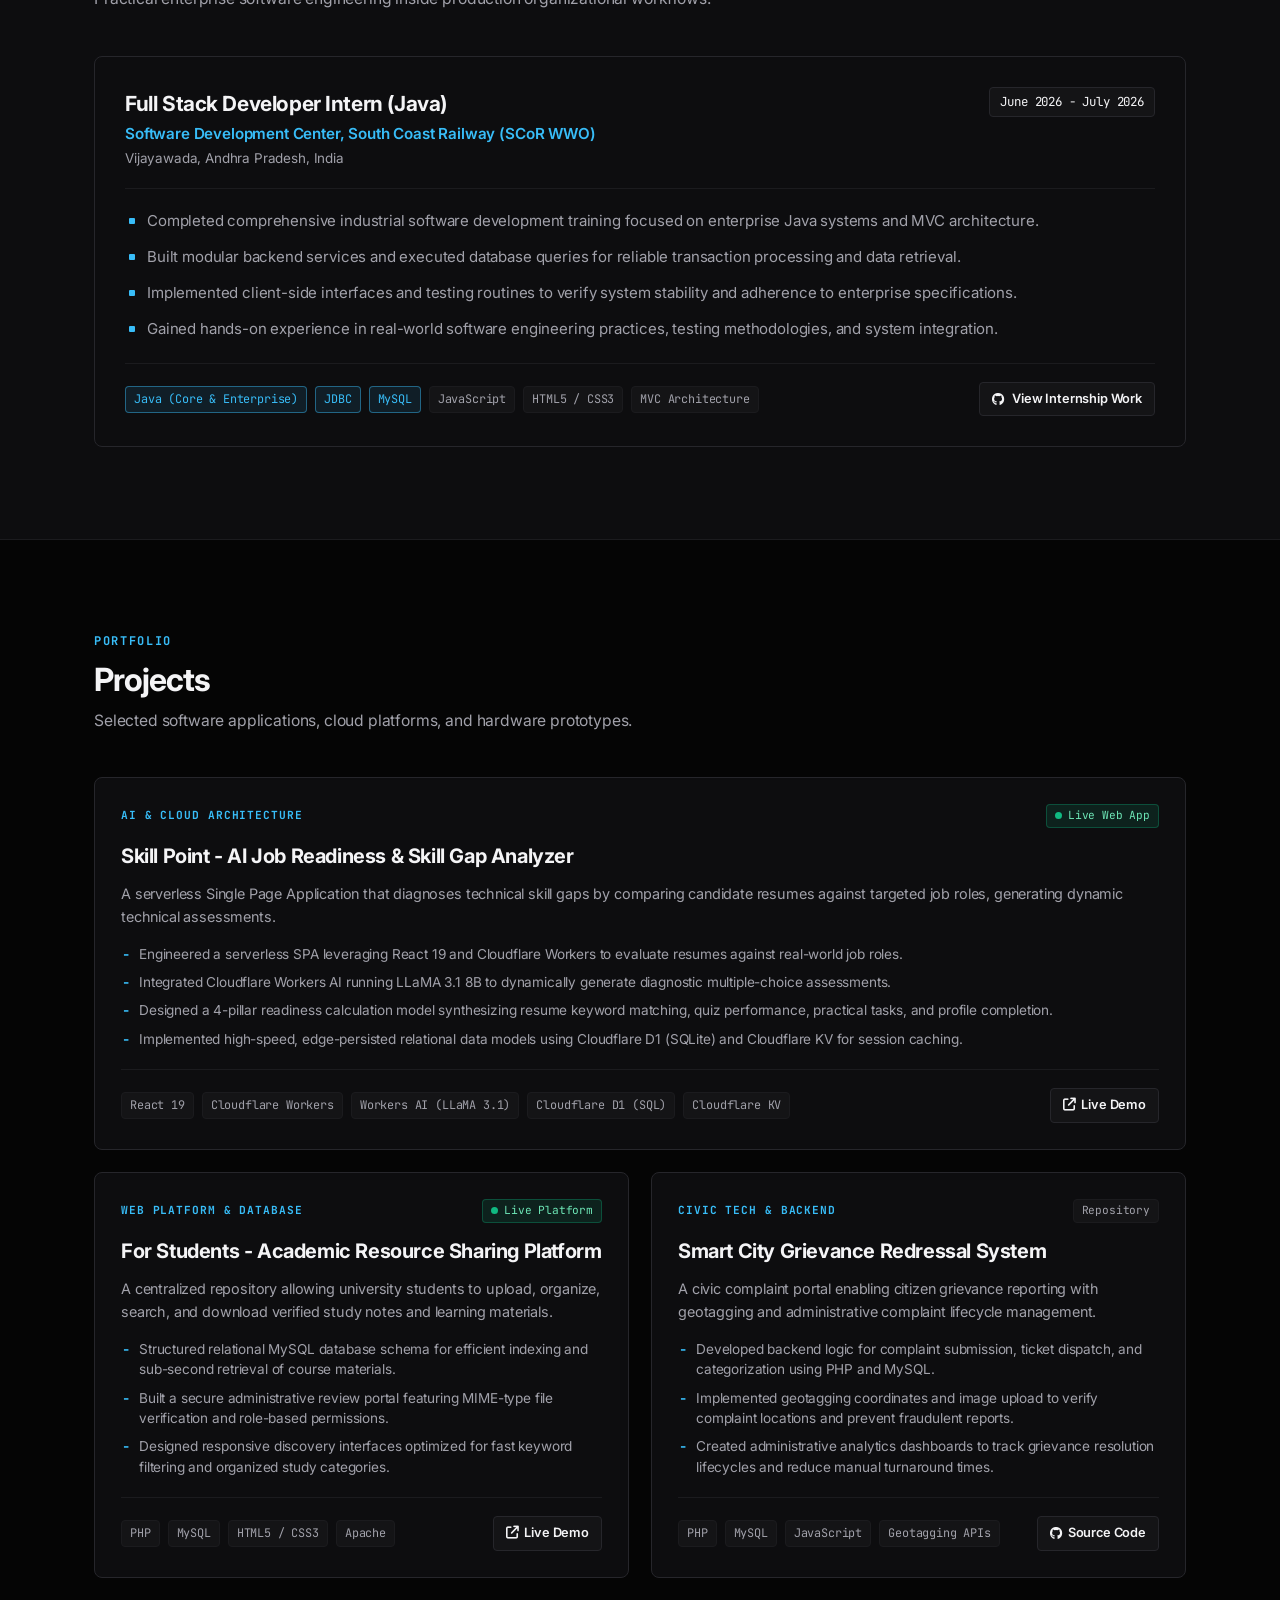
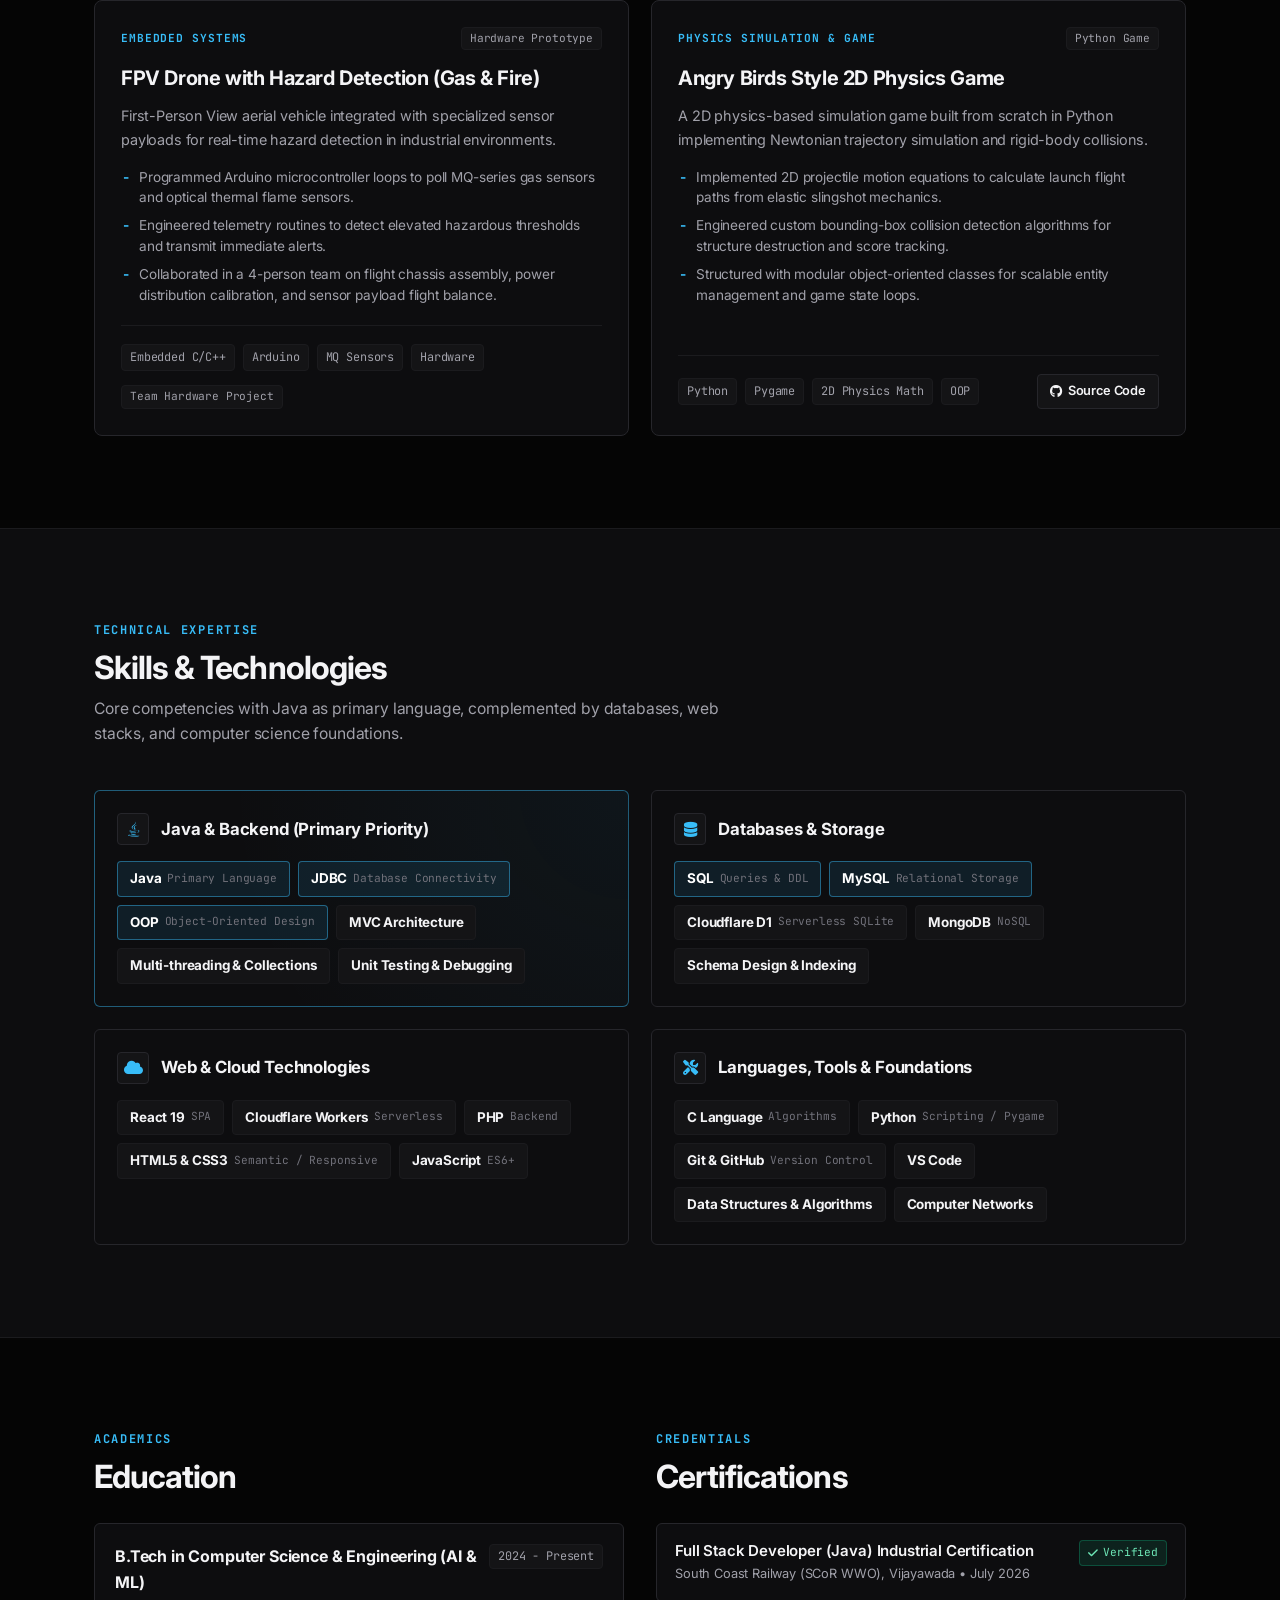
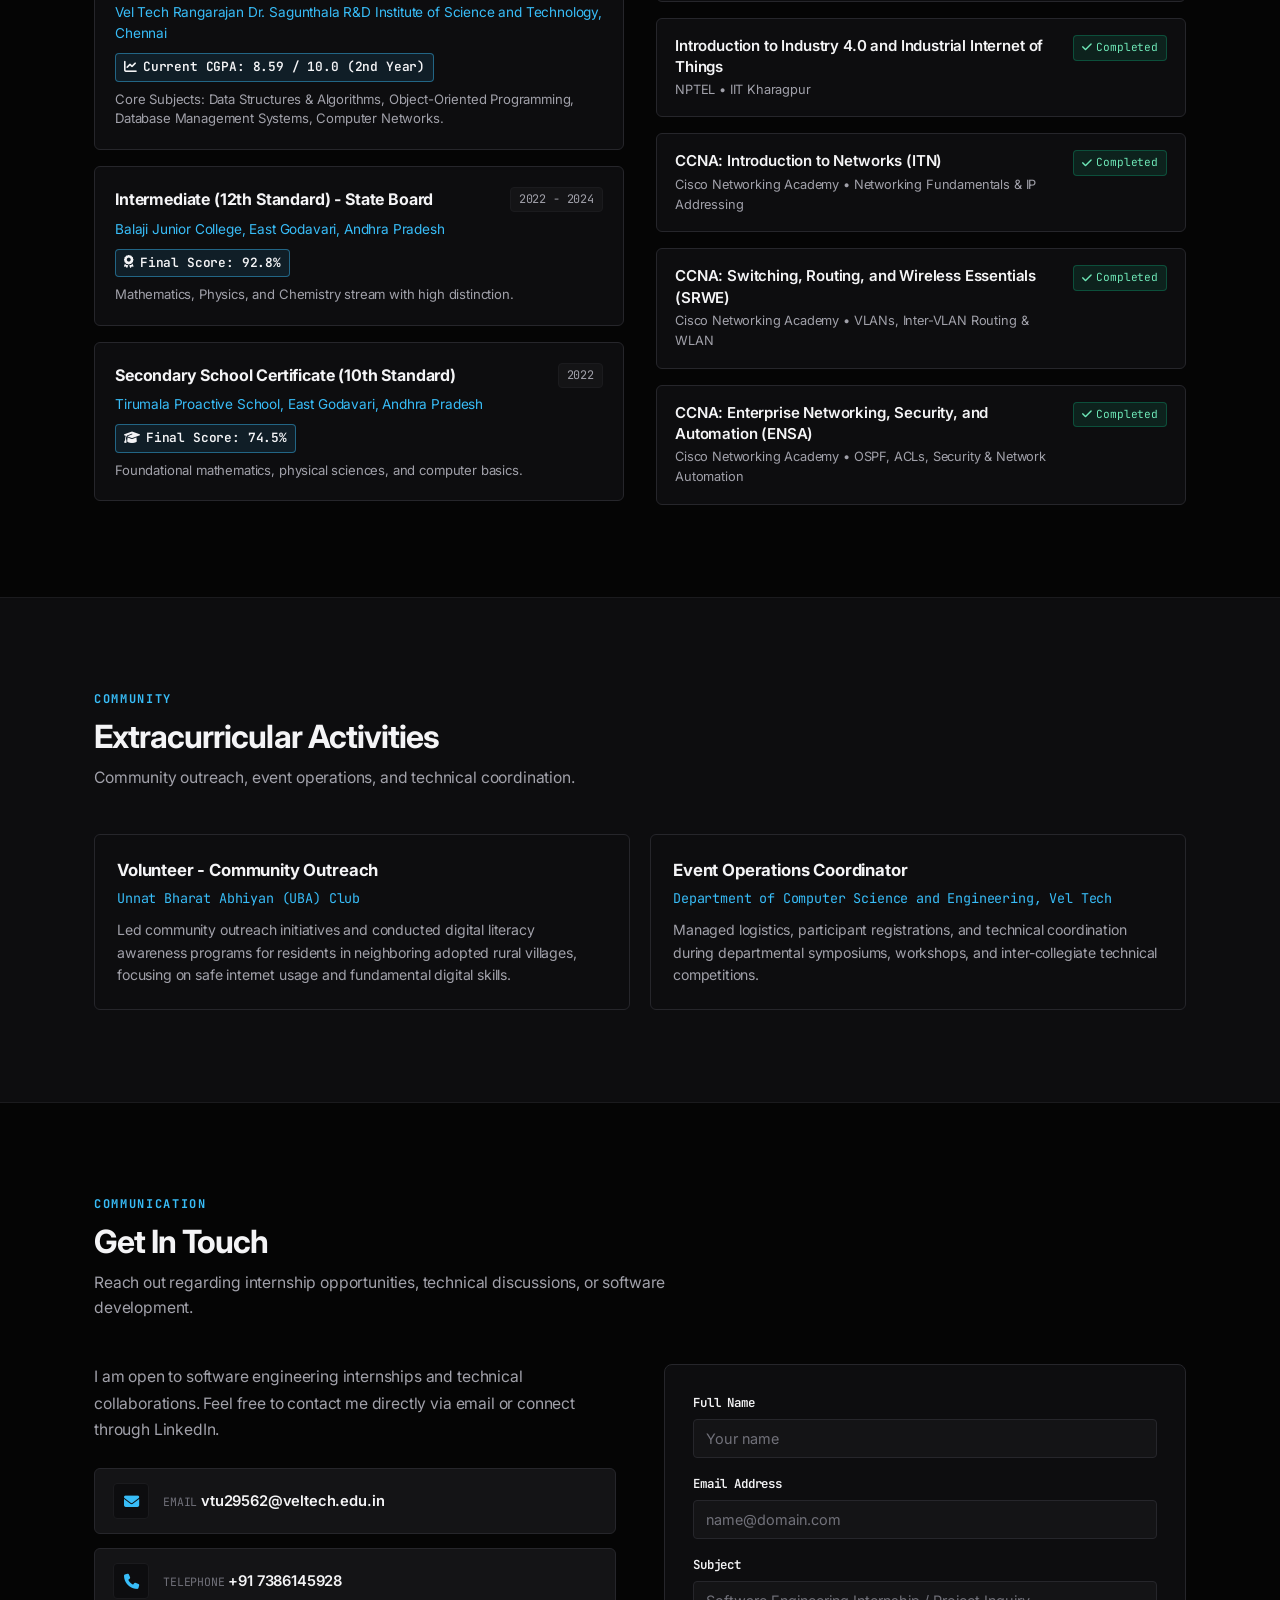
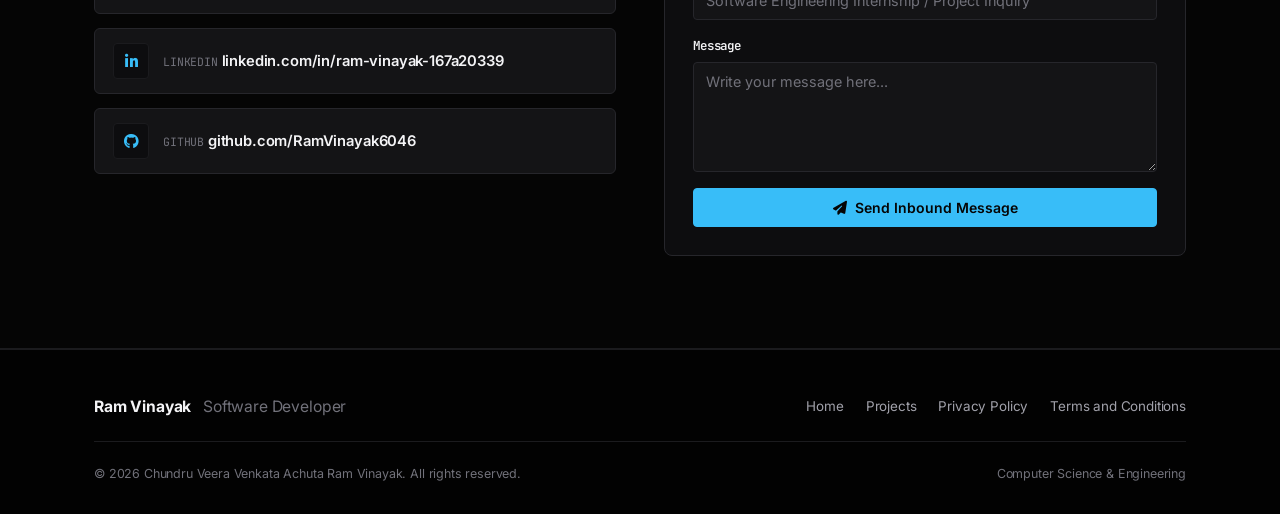
==== commit 9791dc69: "Refactor portfolio: Java-first focus, onyx dark theme, resume integration, and documentation" ====
--- a/index.html
+++ b/index.html
@@ -1,1231 +1,796 @@
 <!DOCTYPE html>
 <html lang="en">
-
 <head>
-
     <meta charset="UTF-8">
     <meta name="viewport" content="width=device-width, initial-scale=1.0">
-
-    <meta name="description"
-        content="Vinayak - Computer Science student and software developer portfolio">
-
-    <title>Vinayak | Portfolio</title>
-
+    <title>Ram Vinayak - Java Developer &amp; CS Undergraduate</title>
+    <meta name="description" content="Portfolio of Ram Vinayak (Chundru Veera Venkata Achuta Ram Vinayak). Computer Science undergraduate at Vel Tech specializing in Java backend development, databases, and full stack systems.">
+    <meta name="author" content="Ram Vinayak">
+    
+    <!-- Favicon -->
+    <link rel="icon" type="image/svg+xml" href="favicon.svg">
+    
+    <!-- Typography & Icons -->
     <link rel="preconnect" href="https://fonts.googleapis.com">
     <link rel="preconnect" href="https://fonts.gstatic.com" crossorigin>
-
-    <link href="https://fonts.googleapis.com/css2?family=Inter:wght@400;500;600;700&display=swap"
-        rel="stylesheet">
-
-    <link rel="stylesheet"
-        href="https://cdnjs.cloudflare.com/ajax/libs/font-awesome/6.5.2/css/all.min.css">
-
+    <link href="https://fonts.googleapis.com/css2?family=Inter:wght@400;500;600;700;800&family=JetBrains+Mono:wght@400;500;600&display=swap" rel="stylesheet">
+    <link rel="stylesheet" href="https://cdnjs.cloudflare.com/ajax/libs/font-awesome/6.5.2/css/all.min.css">
+    
+    <!-- Stylesheet -->
     <link rel="stylesheet" href="style.css">
-
 </head>
-
-
 <body>
-
-
-<!-- ================= NAVBAR ================= -->
-
-<header class="header" id="header">
-
-    <nav class="nav container">
-
-        <a href="#home" class="logo">
-            V<span>.</span>
-        </a>
-
-        <button class="menu-btn" id="menuBtn">
-            <i class="fa-solid fa-bars"></i>
-        </button>
-
-        <div class="nav-links" id="navLinks">
-
-            <a href="#home" class="active">Home</a>
-
-            <a href="#about">About</a>
-
-            <a href="#skills">Skills</a>
-
-            <a href="#certifications">Certifications</a>
-
-            <a href="#projects">Projects</a>
-
-            <a href="#internship">Internship</a>
-
-            <a href="#updates">Updates</a>
-
-            <a href="#contact">Contact</a>
-
+    <a href="#main-content" class="skip-link">Skip to main content</a>
+    
+    <!-- Scroll Reading Progress Bar -->
+    <div class="progress-bar" id="progressBar" aria-hidden="true"></div>
+
+    <!-- ================= NAVBAR ================= -->
+    <header class="site-header" id="header">
+        <div class="container nav-container">
+            <a href="#home" class="brand-link" aria-label="Ram Vinayak Home">
+                <span class="brand-badge">RV</span>
+                <span>Ram Vinayak<span class="brand-dot">.</span></span>
+            </a>
+
+            <nav class="nav-menu" id="navMenu" aria-label="Main Navigation">
+                <a href="#home" class="nav-link active">Home</a>
+                <a href="#about" class="nav-link">About</a>
+                <a href="#experience" class="nav-link">Experience</a>
+                <a href="#projects" class="nav-link">Projects</a>
+                <a href="#skills" class="nav-link">Skills</a>
+                <a href="#education" class="nav-link">Education</a>
+                <a href="#certifications" class="nav-link">Certifications</a>
+                <a href="#contact" class="nav-link">Contact</a>
+            </nav>
+
+            <div style="display: flex; align-items: center; gap: 12px;">
+                <a href="Ram_Vinayak_Resume.pdf" target="_blank" rel="noopener noreferrer" class="nav-cta">
+                    <i class="fa-solid fa-file-pdf" aria-hidden="true"></i>
+                    <span>Resume</span>
+                </a>
+                <button class="mobile-toggle" id="mobileToggle" aria-label="Toggle navigation menu" aria-expanded="false">
+                    <i class="fa-solid fa-bars" aria-hidden="true"></i>
+                </button>
+            </div>
         </div>
-
-    </nav>
-
-</header>
-
-
-
-<main>
-
-
-<!-- ================= HERO ================= -->
-
-<section class="hero" id="home">
-
-    <div class="container hero-grid">
-
-
-        <div class="hero-content">
-
-            <div class="status">
-
-                <span></span>
-
-                Computer Science Student
-
-            </div>
-
-
-            <p class="eyebrow">
-                HELLO, I'M
-            </p>
-
-            <h1>
-                 Ram Vinayak<span>.</span>
-            </h1>
-
-
-            <h2>
-
-                Building things with
-
-                <span id="typing"></span>
-
-            </h2>
-
-
-            <p class="hero-text">
-
-                I'm a Computer Science student interested in software
-                development, web development, databases and building
-                practical projects.
-
-            </p>
-
-
-            <div class="hero-buttons">
-
-                <a href="#projects" class="btn primary">
-
-                    View Projects
-
-                    <i class="fa-solid fa-arrow-right"></i>
-
-                </a>
-
-
-                <a href="#contact" class="btn secondary">
-
-                    Contact Me
-
-                </a>
-
-            </div>
-
-
-            <div class="social-links">
-
-                <span>Find me on</span>
-
-
-                <a href="https://github.com/RamVinayak6046"
-                    target="_blank"
-                    aria-label="GitHub">
-
-                    <i class="fa-brands fa-github"></i>
-
-                </a>
-
-
-                <a href="https://www.linkedin.com/in/ram-vinayak-167a20339/"
-                    target="_blank"
-                    aria-label="LinkedIn">
-
-                    <i class="fa-brands fa-linkedin-in"></i>
-
-                </a>
-
-            </div>
-
+    </header>
+
+    <main id="main-content">
+        <!-- ================= HERO ================= -->
+        <section class="hero-section" id="home">
+            <div class="container hero-grid">
+                <div class="hero-content">
+                    <div class="hero-status-pill">
+                        <span class="status-dot" aria-hidden="true"></span>
+                        <span>Open for Software Engineering Internships</span>
+                    </div>
+
+                    <p class="hero-eyebrow">HELLO, I'M</p>
+
+                    <h1 class="hero-name">Ram Vinayak<span style="color: var(--accent);">.</span></h1>
+                    
+                    <div class="hero-typing-wrap">
+                        <span>Building systems with</span>
+                        <span class="typing-text" id="typing">Java</span>
+                        <span class="typing-cursor" aria-hidden="true">|</span>
+                    </div>
+
+                    <p class="hero-description">
+                        Computer Science undergraduate at Vel Tech specializing in <strong>Java backend development</strong>, enterprise architectures, and practical database solutions. Practical industrial software engineering experience at <strong>South Coast Railway</strong> developing modular Java services.
+                    </p>
+
+                    <div class="hero-actions">
+                        <a href="#projects" class="btn btn-primary">
+                            <span>View Projects</span>
+                            <i class="fa-solid fa-arrow-right" aria-hidden="true"></i>
+                        </a>
+                        <a href="Ram_Vinayak_Resume.pdf" target="_blank" rel="noopener noreferrer" class="btn btn-secondary">
+                            <i class="fa-solid fa-file-pdf" aria-hidden="true"></i>
+                            <span>Resume PDF</span>
+                        </a>
+                        <a href="#contact" class="btn btn-outline">
+                            <i class="fa-solid fa-envelope" aria-hidden="true"></i>
+                            <span>Contact Me</span>
+                        </a>
+                    </div>
+
+                    <div class="hero-profiles">
+                        <span class="hero-profiles-label">CONNECT:</span>
+                        <a href="https://github.com/RamVinayak6046" target="_blank" rel="noopener noreferrer" class="hero-social-btn">
+                            <i class="fa-brands fa-github" aria-hidden="true"></i>
+                            <span>GitHub</span>
+                        </a>
+                        <a href="https://www.linkedin.com/in/ram-vinayak-167a20339/" target="_blank" rel="noopener noreferrer" class="hero-social-btn">
+                            <i class="fa-brands fa-linkedin-in" aria-hidden="true"></i>
+                            <span>LinkedIn</span>
+                        </a>
+                        <a href="mailto:vtu29562@veltech.edu.in" class="hero-social-btn">
+                            <i class="fa-solid fa-envelope" aria-hidden="true"></i>
+                            <span>Email</span>
+                        </a>
+                    </div>
+                </div>
+
+                <!-- Compact, Refined Hero Profile Card -->
+                <div class="hero-card-wrap">
+                    <aside class="hero-card" aria-label="Profile Card">
+                        <div class="profile-image-frame">
+                            <img src="profile.jpg" alt="Ram Vinayak">
+                        </div>
+                        <h2 class="profile-name">Ram Vinayak</h2>
+                        <p class="profile-tagline">Computer Science &amp; Engineering</p>
+                        <div class="profile-badge-role">
+                            <i class="fa-solid fa-code" aria-hidden="true"></i>
+                            <span>Java &amp; Full Stack Track</span>
+                        </div>
+                        
+                        <div class="profile-stats-grid">
+                            <div class="profile-stat-box">
+                                <span class="profile-stat-label">Institution</span>
+                                <span class="profile-stat-val">Vel Tech Univ</span>
+                            </div>
+                            <div class="profile-stat-box">
+                                <span class="profile-stat-label">Internship</span>
+                                <span class="profile-stat-val">SCoR Railway</span>
+                            </div>
+                            <div class="profile-stat-box">
+                                <span class="profile-stat-label">Primary Stack</span>
+                                <span class="profile-stat-val">Java / SQL</span>
+                            </div>
+                            <div class="profile-stat-box">
+                                <span class="profile-stat-label">Location</span>
+                                <span class="profile-stat-val">India</span>
+                            </div>
+                        </div>
+                    </aside>
+                </div>
+            </div>
+        </section>
+
+        <!-- ================= ABOUT ================= -->
+        <section class="section" id="about">
+            <div class="container reveal">
+                <div class="section-heading">
+                    <p class="section-label">OVERVIEW</p>
+                    <h2 class="section-title">About Me</h2>
+                    <p class="section-desc">Engineering mindset focused on robust backend systems, data persistence, and clean software architecture.</p>
+                </div>
+
+                <div class="about-grid">
+                    <div class="about-text">
+                        <p>
+                            I am a Computer Science and Engineering undergraduate specializing in Artificial Intelligence and Machine Learning at Vel Tech Rangarajan Dr. Sagunthala R&amp;D Institute of Science and Technology, Chennai.
+                        </p>
+                        <p>
+                            My primary technical focus is <strong>Java enterprise backend development</strong>. I enjoy working on applications where structured object-oriented programming, relational databases, and clean system boundaries intersect.
+                        </p>
+                        <p>
+                            During my industrial internship at the <strong>Software Development Center, South Coast Railway (SCoR WWO)</strong>, I worked on enterprise Java software, modular backend controllers, and database query workflows.
+                        </p>
+                        <p>
+                            Beyond enterprise Java, I build modern web platforms with React 19, serverless edge architectures with Cloudflare Workers, and embedded systems using Arduino microcontrollers.
+                        </p>
+                    </div>
+
+                    <div class="about-cards-list">
+                        <div class="about-feature-card">
+                            <div class="about-feature-icon">
+                                <i class="fa-solid fa-layer-group" aria-hidden="true"></i>
+                            </div>
+                            <div>
+                                <h3 class="about-feature-title">Java Backend Engineering</h3>
+                                <p class="about-feature-desc">Deep focus on Java, OOP architecture, JDBC data access, transaction handling, and MVC system structure.</p>
+                            </div>
+                        </div>
+
+                        <div class="about-feature-card">
+                            <div class="about-feature-icon">
+                                <i class="fa-solid fa-database" aria-hidden="true"></i>
+                            </div>
+                            <div>
+                                <h3 class="about-feature-title">Relational Databases &amp; SQL</h3>
+                                <p class="about-feature-desc">Schema design, query optimization, indexing, and persistent storage with MySQL, Cloudflare D1 (SQLite), and MongoDB.</p>
+                            </div>
+                        </div>
+
+                        <div class="about-feature-card">
+                            <div class="about-feature-icon">
+                                <i class="fa-solid fa-network-wired" aria-hidden="true"></i>
+                            </div>
+                            <div>
+                                <h3 class="about-feature-title">Computer Networks &amp; Systems</h3>
+                                <p class="about-feature-desc">Cisco CCNA certified across 3 modules: Introduction to Networks, Routing &amp; Switching, and Network Automation.</p>
+                            </div>
+                        </div>
+                    </div>
+                </div>
+            </div>
+        </section>
+
+        <!-- ================= EXPERIENCE ================= -->
+        <section class="section section-dark" id="experience">
+            <div class="container reveal">
+                <div class="section-heading">
+                    <p class="section-label">EXPERIENCE</p>
+                    <h2 class="section-title">Industrial Internship</h2>
+                    <p class="section-desc">Practical enterprise software engineering inside production organizational workflows.</p>
+                </div>
+
+                <div class="experience-card">
+                    <div class="experience-header">
+                        <div>
+                            <h3 class="experience-title">Full Stack Developer Intern (Java)</h3>
+                            <p class="experience-org">Software Development Center, South Coast Railway (SCoR WWO)</p>
+                            <p class="experience-loc">Vijayawada, Andhra Pradesh, India</p>
+                        </div>
+                        <div>
+                            <span class="experience-date-tag">June 2026 - July 2026</span>
+                        </div>
+                    </div>
+
+                    <ul class="experience-list">
+                        <li>Completed comprehensive industrial software development training focused on enterprise Java systems and MVC architecture.</li>
+                        <li>Built modular backend services and executed database queries for reliable transaction processing and data retrieval.</li>
+                        <li>Implemented client-side interfaces and testing routines to verify system stability and adherence to enterprise specifications.</li>
+                        <li>Gained hands-on experience in real-world software engineering practices, testing methodologies, and system integration.</li>
+                    </ul>
+
+                    <div class="experience-footer">
+                        <div class="tech-tags-list">
+                            <span class="tech-tag highlight">Java (Core &amp; Enterprise)</span>
+                            <span class="tech-tag highlight">JDBC</span>
+                            <span class="tech-tag highlight">MySQL</span>
+                            <span class="tech-tag">JavaScript</span>
+                            <span class="tech-tag">HTML5 / CSS3</span>
+                            <span class="tech-tag">MVC Architecture</span>
+                        </div>
+                        <a href="https://github.com/RamVinayak6046/VEL-TECH-SUMMER-INTERNSHIP-" target="_blank" rel="noopener noreferrer" class="btn btn-secondary btn-sm">
+                            <i class="fa-brands fa-github" aria-hidden="true"></i>
+                            <span>View Internship Work</span>
+                        </a>
+                    </div>
+                </div>
+            </div>
+        </section>
+
+        <!-- ================= PROJECTS ================= -->
+        <section class="section" id="projects">
+            <div class="container reveal">
+                <div class="section-heading">
+                    <p class="section-label">PORTFOLIO</p>
+                    <h2 class="section-title">Projects</h2>
+                    <p class="section-desc">Selected software applications, cloud platforms, and hardware prototypes.</p>
+                </div>
+
+                <div class="projects-grid">
+                    <!-- Project 1: Skill Point -->
+                    <article class="project-card featured">
+                        <div>
+                            <div class="project-meta-row">
+                                <span class="project-category-badge">AI &amp; CLOUD ARCHITECTURE</span>
+                                <span class="project-tag-pill live">
+                                    <span class="status-dot" aria-hidden="true"></span>
+                                    <span>Live Web App</span>
+                                </span>
+                            </div>
+                            <h3 class="project-title">Skill Point - AI Job Readiness &amp; Skill Gap Analyzer</h3>
+                            <p class="project-description">
+                                A serverless Single Page Application that diagnoses technical skill gaps by comparing candidate resumes against targeted job roles, generating dynamic technical assessments.
+                            </p>
+                            <ul class="project-bullets">
+                                <li>Engineered a serverless SPA leveraging React 19 and Cloudflare Workers to evaluate resumes against real-world job roles.</li>
+                                <li>Integrated Cloudflare Workers AI running LLaMA 3.1 8B to dynamically generate diagnostic multiple-choice assessments.</li>
+                                <li>Designed a 4-pillar readiness calculation model synthesizing resume keyword matching, quiz performance, practical tasks, and profile completion.</li>
+                                <li>Implemented high-speed, edge-persisted relational data models using Cloudflare D1 (SQLite) and Cloudflare KV for session caching.</li>
+                            </ul>
+                        </div>
+                        <div class="project-footer">
+                            <div class="tech-tags-list">
+                                <span class="tech-tag">React 19</span>
+                                <span class="tech-tag">Cloudflare Workers</span>
+                                <span class="tech-tag">Workers AI (LLaMA 3.1)</span>
+                                <span class="tech-tag">Cloudflare D1 (SQL)</span>
+                                <span class="tech-tag">Cloudflare KV</span>
+                            </div>
+                            <a href="https://skill-point.pages.dev" target="_blank" rel="noopener noreferrer" class="project-link-btn">
+                                <i class="fa-solid fa-arrow-up-right-from-square" aria-hidden="true"></i>
+                                <span>Live Demo</span>
+                            </a>
+                        </div>
+                    </article>
+
+                    <!-- Project 2: For Students (Only place with ramvinayak.free.je) -->
+                    <article class="project-card">
+                        <div>
+                            <div class="project-meta-row">
+                                <span class="project-category-badge">WEB PLATFORM &amp; DATABASE</span>
+                                <span class="project-tag-pill live">
+                                    <span class="status-dot" aria-hidden="true"></span>
+                                    <span>Live Platform</span>
+                                </span>
+                            </div>
+                            <h3 class="project-title">For Students - Academic Resource Sharing Platform</h3>
+                            <p class="project-description">
+                                A centralized repository allowing university students to upload, organize, search, and download verified study notes and learning materials.
+                            </p>
+                            <ul class="project-bullets">
+                                <li>Structured relational MySQL database schema for efficient indexing and sub-second retrieval of course materials.</li>
+                                <li>Built a secure administrative review portal featuring MIME-type file verification and role-based permissions.</li>
+                                <li>Designed responsive discovery interfaces optimized for fast keyword filtering and organized study categories.</li>
+                            </ul>
+                        </div>
+                        <div class="project-footer">
+                            <div class="tech-tags-list">
+                                <span class="tech-tag">PHP</span>
+                                <span class="tech-tag">MySQL</span>
+                                <span class="tech-tag">HTML5 / CSS3</span>
+                                <span class="tech-tag">Apache</span>
+                            </div>
+                            <a href="https://ramvinayak.free.je" target="_blank" rel="noopener noreferrer" class="project-link-btn">
+                                <i class="fa-solid fa-arrow-up-right-from-square" aria-hidden="true"></i>
+                                <span>Live Demo</span>
+                            </a>
+                        </div>
+                    </article>
+
+                    <!-- Project 3: Smart City Grievance Redressal -->
+                    <article class="project-card">
+                        <div>
+                            <div class="project-meta-row">
+                                <span class="project-category-badge">CIVIC TECH &amp; BACKEND</span>
+                                <span class="project-tag-pill">
+                                    <span>Repository</span>
+                                </span>
+                            </div>
+                            <h3 class="project-title">Smart City Grievance Redressal System</h3>
+                            <p class="project-description">
+                                A civic complaint portal enabling citizen grievance reporting with geotagging and administrative complaint lifecycle management.
+                            </p>
+                            <ul class="project-bullets">
+                                <li>Developed backend logic for complaint submission, ticket dispatch, and categorization using PHP and MySQL.</li>
+                                <li>Implemented geotagging coordinates and image upload to verify complaint locations and prevent fraudulent reports.</li>
+                                <li>Created administrative analytics dashboards to track grievance resolution lifecycles and reduce manual turnaround times.</li>
+                            </ul>
+                        </div>
+                        <div class="project-footer">
+                            <div class="tech-tags-list">
+                                <span class="tech-tag">PHP</span>
+                                <span class="tech-tag">MySQL</span>
+                                <span class="tech-tag">JavaScript</span>
+                                <span class="tech-tag">Geotagging APIs</span>
+                            </div>
+                            <a href="https://github.com/RamVinayak6046/smart-city-grievance-system" target="_blank" rel="noopener noreferrer" class="project-link-btn">
+                                <i class="fa-brands fa-github" aria-hidden="true"></i>
+                                <span>Source Code</span>
+                            </a>
+                        </div>
+                    </article>
+
+                    <!-- Project 4: FPV Drone -->
+                    <article class="project-card">
+                        <div>
+                            <div class="project-meta-row">
+                                <span class="project-category-badge">EMBEDDED SYSTEMS</span>
+                                <span class="project-tag-pill">
+                                    <span>Hardware Prototype</span>
+                                </span>
+                            </div>
+                            <h3 class="project-title">FPV Drone with Hazard Detection (Gas &amp; Fire)</h3>
+                            <p class="project-description">
+                                First-Person View aerial vehicle integrated with specialized sensor payloads for real-time hazard detection in industrial environments.
+                            </p>
+                            <ul class="project-bullets">
+                                <li>Programmed Arduino microcontroller loops to poll MQ-series gas sensors and optical thermal flame sensors.</li>
+                                <li>Engineered telemetry routines to detect elevated hazardous thresholds and transmit immediate alerts.</li>
+                                <li>Collaborated in a 4-person team on flight chassis assembly, power distribution calibration, and sensor payload flight balance.</li>
+                            </ul>
+                        </div>
+                        <div class="project-footer">
+                            <div class="tech-tags-list">
+                                <span class="tech-tag">Embedded C/C++</span>
+                                <span class="tech-tag">Arduino</span>
+                                <span class="tech-tag">MQ Sensors</span>
+                                <span class="tech-tag">Hardware</span>
+                            </div>
+                            <span class="project-tag-pill">Team Hardware Project</span>
+                        </div>
+                    </article>
+
+                    <!-- Project 5: Angry Birds 2D Physics Game -->
+                    <article class="project-card">
+                        <div>
+                            <div class="project-meta-row">
+                                <span class="project-category-badge">PHYSICS SIMULATION &amp; GAME</span>
+                                <span class="project-tag-pill">
+                                    <span>Python Game</span>
+                                </span>
+                            </div>
+                            <h3 class="project-title">Angry Birds Style 2D Physics Game</h3>
+                            <p class="project-description">
+                                A 2D physics-based simulation game built from scratch in Python implementing Newtonian trajectory simulation and rigid-body collisions.
+                            </p>
+                            <ul class="project-bullets">
+                                <li>Implemented 2D projectile motion equations to calculate launch flight paths from elastic slingshot mechanics.</li>
+                                <li>Engineered custom bounding-box collision detection algorithms for structure destruction and score tracking.</li>
+                                <li>Structured with modular object-oriented classes for scalable entity management and game state loops.</li>
+                            </ul>
+                        </div>
+                        <div class="project-footer">
+                            <div class="tech-tags-list">
+                                <span class="tech-tag">Python</span>
+                                <span class="tech-tag">Pygame</span>
+                                <span class="tech-tag">2D Physics Math</span>
+                                <span class="tech-tag">OOP</span>
+                            </div>
+                            <a href="https://github.com/RamVinayak6046/Angry-Birds-Python-Game" target="_blank" rel="noopener noreferrer" class="project-link-btn">
+                                <i class="fa-brands fa-github" aria-hidden="true"></i>
+                                <span>Source Code</span>
+                            </a>
+                        </div>
+                    </article>
+                </div>
+            </div>
+        </section>
+
+        <!-- ================= TECHNICAL SKILLS (Java #1 Priority) ================= -->
+        <section class="section section-dark" id="skills">
+            <div class="container reveal">
+                <div class="section-heading">
+                    <p class="section-label">TECHNICAL EXPERTISE</p>
+                    <h2 class="section-title">Skills &amp; Technologies</h2>
+                    <p class="section-desc">Core competencies with Java as primary language, complemented by databases, web stacks, and computer science foundations.</p>
+                </div>
+
+                <div class="skills-grid">
+                    <!-- 1. Java & Backend Engineering (PRIMARY) -->
+                    <div class="skill-card primary-focus">
+                        <div class="skill-card-head">
+                            <div class="skill-card-icon">
+                                <i class="fa-brands fa-java" aria-hidden="true"></i>
+                            </div>
+                            <h3 class="skill-card-title">Java &amp; Backend (Primary Priority)</h3>
+                        </div>
+                        <div class="skill-chips-wrap">
+                            <div class="skill-chip primary"><strong>Java</strong> <span class="note">Primary Language</span></div>
+                            <div class="skill-chip primary"><strong>JDBC</strong> <span class="note">Database Connectivity</span></div>
+                            <div class="skill-chip primary"><strong>OOP</strong> <span class="note">Object-Oriented Design</span></div>
+                            <div class="skill-chip"><strong>MVC Architecture</strong></div>
+                            <div class="skill-chip"><strong>Multi-threading &amp; Collections</strong></div>
+                            <div class="skill-chip"><strong>Unit Testing &amp; Debugging</strong></div>
+                        </div>
+                    </div>
+
+                    <!-- 2. Database Systems -->
+                    <div class="skill-card">
+                        <div class="skill-card-head">
+                            <div class="skill-card-icon">
+                                <i class="fa-solid fa-database" aria-hidden="true"></i>
+                            </div>
+                            <h3 class="skill-card-title">Databases &amp; Storage</h3>
+                        </div>
+                        <div class="skill-chips-wrap">
+                            <div class="skill-chip primary"><strong>SQL</strong> <span class="note">Queries &amp; DDL</span></div>
+                            <div class="skill-chip primary"><strong>MySQL</strong> <span class="note">Relational Storage</span></div>
+                            <div class="skill-chip"><strong>Cloudflare D1</strong> <span class="note">Serverless SQLite</span></div>
+                            <div class="skill-chip"><strong>MongoDB</strong> <span class="note">NoSQL</span></div>
+                            <div class="skill-chip"><strong>Schema Design &amp; Indexing</strong></div>
+                        </div>
+                    </div>
+
+                    <!-- 3. Web & Cloud Technologies -->
+                    <div class="skill-card">
+                        <div class="skill-card-head">
+                            <div class="skill-card-icon">
+                                <i class="fa-solid fa-cloud" aria-hidden="true"></i>
+                            </div>
+                            <h3 class="skill-card-title">Web &amp; Cloud Technologies</h3>
+                        </div>
+                        <div class="skill-chips-wrap">
+                            <div class="skill-chip"><strong>React 19</strong> <span class="note">SPA</span></div>
+                            <div class="skill-chip"><strong>Cloudflare Workers</strong> <span class="note">Serverless</span></div>
+                            <div class="skill-chip"><strong>PHP</strong> <span class="note">Backend</span></div>
+                            <div class="skill-chip"><strong>HTML5 &amp; CSS3</strong> <span class="note">Semantic / Responsive</span></div>
+                            <div class="skill-chip"><strong>JavaScript</strong> <span class="note">ES6+</span></div>
+                        </div>
+                    </div>
+
+                    <!-- 4. Languages, Tools & Fundamentals -->
+                    <div class="skill-card">
+                        <div class="skill-card-head">
+                            <div class="skill-card-icon">
+                                <i class="fa-solid fa-screwdriver-wrench" aria-hidden="true"></i>
+                            </div>
+                            <h3 class="skill-card-title">Languages, Tools &amp; Foundations</h3>
+                        </div>
+                        <div class="skill-chips-wrap">
+                            <div class="skill-chip"><strong>C Language</strong> <span class="note">Algorithms</span></div>
+                            <div class="skill-chip"><strong>Python</strong> <span class="note">Scripting / Pygame</span></div>
+                            <div class="skill-chip"><strong>Git &amp; GitHub</strong> <span class="note">Version Control</span></div>
+                            <div class="skill-chip"><strong>VS Code</strong></div>
+                            <div class="skill-chip"><strong>Data Structures &amp; Algorithms</strong></div>
+                            <div class="skill-chip"><strong>Computer Networks</strong></div>
+                        </div>
+                    </div>
+                </div>
+            </div>
+        </section>
+
+        <!-- ================= EDUCATION & CERTIFICATIONS ================= -->
+        <!-- CGPA and 12th metrics are displayed STRICTLY in this section per user specification -->
+        <section class="section" id="education">
+            <div class="container reveal">
+                <div class="edu-cert-container">
+                    <!-- Education Column -->
+                    <div>
+                        <div class="section-heading" style="margin-bottom: 26px;">
+                            <p class="section-label">ACADEMICS</p>
+                            <h2 class="section-title">Education</h2>
+                        </div>
+
+                        <div class="timeline-items">
+                            <!-- B.Tech -->
+                            <div class="timeline-card">
+                                <div class="timeline-top-row">
+                                    <h3 class="timeline-degree">B.Tech in Computer Science &amp; Engineering (AI &amp; ML)</h3>
+                                    <span class="timeline-period">2024 - Present</span>
+                                </div>
+                                <p class="timeline-school">Vel Tech Rangarajan Dr. Sagunthala R&amp;D Institute of Science and Technology, Chennai</p>
+                                <div class="timeline-metric-badge">
+                                    <i class="fa-solid fa-chart-line" aria-hidden="true"></i>
+                                    <span>Current CGPA: 8.59 / 10.0 (2nd Year)</span>
+                                </div>
+                                <p class="timeline-notes">Core Subjects: Data Structures &amp; Algorithms, Object-Oriented Programming, Database Management Systems, Computer Networks.</p>
+                            </div>
+
+                            <!-- Intermediate -->
+                            <div class="timeline-card">
+                                <div class="timeline-top-row">
+                                    <h3 class="timeline-degree">Intermediate (12th Standard) - State Board</h3>
+                                    <span class="timeline-period">2022 - 2024</span>
+                                </div>
+                                <p class="timeline-school">Balaji Junior College, East Godavari, Andhra Pradesh</p>
+                                <div class="timeline-metric-badge">
+                                    <i class="fa-solid fa-award" aria-hidden="true"></i>
+                                    <span>Final Score: 92.8%</span>
+                                </div>
+                                <p class="timeline-notes">Mathematics, Physics, and Chemistry stream with high distinction.</p>
+                            </div>
+
+                            <!-- 10th Standard -->
+                            <div class="timeline-card">
+                                <div class="timeline-top-row">
+                                    <h3 class="timeline-degree">Secondary School Certificate (10th Standard)</h3>
+                                    <span class="timeline-period">2022</span>
+                                </div>
+                                <p class="timeline-school">Tirumala Proactive School, East Godavari, Andhra Pradesh</p>
+                                <div class="timeline-metric-badge">
+                                    <i class="fa-solid fa-graduation-cap" aria-hidden="true"></i>
+                                    <span>Final Score: 74.5%</span>
+                                </div>
+                                <p class="timeline-notes">Foundational mathematics, physical sciences, and computer basics.</p>
+                            </div>
+                        </div>
+                    </div>
+
+                    <!-- Certifications Column -->
+                    <div id="certifications">
+                        <div class="section-heading" style="margin-bottom: 26px;">
+                            <p class="section-label">CREDENTIALS</p>
+                            <h2 class="section-title">Certifications</h2>
+                        </div>
+
+                        <div class="timeline-items">
+                            <!-- SCoR Cert -->
+                            <div class="cert-entry">
+                                <div class="cert-entry-content">
+                                    <h4>Full Stack Developer (Java) Industrial Certification</h4>
+                                    <p>South Coast Railway (SCoR WWO), Vijayawada &bull; July 2026</p>
+                                </div>
+                                <span class="cert-status-badge">
+                                    <i class="fa-solid fa-check" aria-hidden="true"></i> Verified
+                                </span>
+                            </div>
+
+                            <!-- NPTEL -->
+                            <div class="cert-entry">
+                                <div class="cert-entry-content">
+                                    <h4>Introduction to Industry 4.0 and Industrial Internet of Things</h4>
+                                    <p>NPTEL &bull; IIT Kharagpur</p>
+                                </div>
+                                <span class="cert-status-badge">
+                                    <i class="fa-solid fa-check" aria-hidden="true"></i> Completed
+                                </span>
+                            </div>
+
+                            <!-- CCNA 1 -->
+                            <div class="cert-entry">
+                                <div class="cert-entry-content">
+                                    <h4>CCNA: Introduction to Networks (ITN)</h4>
+                                    <p>Cisco Networking Academy &bull; Networking Fundamentals &amp; IP Addressing</p>
+                                </div>
+                                <span class="cert-status-badge">
+                                    <i class="fa-solid fa-check" aria-hidden="true"></i> Completed
+                                </span>
+                            </div>
+
+                            <!-- CCNA 2 -->
+                            <div class="cert-entry">
+                                <div class="cert-entry-content">
+                                    <h4>CCNA: Switching, Routing, and Wireless Essentials (SRWE)</h4>
+                                    <p>Cisco Networking Academy &bull; VLANs, Inter-VLAN Routing &amp; WLAN</p>
+                                </div>
+                                <span class="cert-status-badge">
+                                    <i class="fa-solid fa-check" aria-hidden="true"></i> Completed
+                                </span>
+                            </div>
+
+                            <!-- CCNA 3 -->
+                            <div class="cert-entry">
+                                <div class="cert-entry-content">
+                                    <h4>CCNA: Enterprise Networking, Security, and Automation (ENSA)</h4>
+                                    <p>Cisco Networking Academy &bull; OSPF, ACLs, Security &amp; Network Automation</p>
+                                </div>
+                                <span class="cert-status-badge">
+                                    <i class="fa-solid fa-check" aria-hidden="true"></i> Completed
+                                </span>
+                            </div>
+                        </div>
+                    </div>
+                </div>
+            </div>
+        </section>
+
+        <!-- ================= LEADERSHIP & ACTIVITIES ================= -->
+        <section class="section section-dark" id="activities">
+            <div class="container reveal">
+                <div class="section-heading">
+                    <p class="section-label">COMMUNITY</p>
+                    <h2 class="section-title">Extracurricular Activities</h2>
+                    <p class="section-desc">Community outreach, event operations, and technical coordination.</p>
+                </div>
+
+                <div class="activities-container">
+                    <div class="activity-box">
+                        <h3 class="activity-heading">Volunteer - Community Outreach</h3>
+                        <p class="activity-club">Unnat Bharat Abhiyan (UBA) Club</p>
+                        <p class="activity-text">
+                            Led community outreach initiatives and conducted digital literacy awareness programs for residents in neighboring adopted rural villages, focusing on safe internet usage and fundamental digital skills.
+                        </p>
+                    </div>
+
+                    <div class="activity-box">
+                        <h3 class="activity-heading">Event Operations Coordinator</h3>
+                        <p class="activity-club">Department of Computer Science and Engineering, Vel Tech</p>
+                        <p class="activity-text">
+                            Managed logistics, participant registrations, and technical coordination during departmental symposiums, workshops, and inter-collegiate technical competitions.
+                        </p>
+                    </div>
+                </div>
+            </div>
+        </section>
+
+        <!-- ================= CONTACT ================= -->
+        <section class="section" id="contact">
+            <div class="container reveal">
+                <div class="section-heading">
+                    <p class="section-label">COMMUNICATION</p>
+                    <h2 class="section-title">Get In Touch</h2>
+                    <p class="section-desc">Reach out regarding internship opportunities, technical discussions, or software development.</p>
+                </div>
+
+                <div class="contact-container">
+                    <div>
+                        <p style="font-size: 0.98rem; color: var(--text-secondary); line-height: 1.7;">
+                            I am open to software engineering internships and technical collaborations. Feel free to contact me directly via email or connect through LinkedIn.
+                        </p>
+
+                        <div class="contact-channels">
+                            <a href="mailto:vtu29562@veltech.edu.in" class="channel-card">
+                                <div class="channel-icon">
+                                    <i class="fa-solid fa-envelope" aria-hidden="true"></i>
+                                </div>
+                                <div>
+                                    <span class="channel-meta-label">Email</span>
+                                    <span class="channel-meta-val">vtu29562@veltech.edu.in</span>
+                                </div>
+                            </a>
+
+                            <div class="channel-card">
+                                <div class="channel-icon">
+                                    <i class="fa-solid fa-phone" aria-hidden="true"></i>
+                                </div>
+                                <div>
+                                    <span class="channel-meta-label">Telephone</span>
+                                    <span class="channel-meta-val">+91 7386145928</span>
+                                </div>
+                            </div>
+
+                            <a href="https://www.linkedin.com/in/ram-vinayak-167a20339/" target="_blank" rel="noopener noreferrer" class="channel-card">
+                                <div class="channel-icon">
+                                    <i class="fa-brands fa-linkedin-in" aria-hidden="true"></i>
+                                </div>
+                                <div>
+                                    <span class="channel-meta-label">LinkedIn</span>
+                                    <span class="channel-meta-val">linkedin.com/in/ram-vinayak-167a20339</span>
+                                </div>
+                            </a>
+
+                            <a href="https://github.com/RamVinayak6046" target="_blank" rel="noopener noreferrer" class="channel-card">
+                                <div class="channel-icon">
+                                    <i class="fa-brands fa-github" aria-hidden="true"></i>
+                                </div>
+                                <div>
+                                    <span class="channel-meta-label">GitHub</span>
+                                    <span class="channel-meta-val">github.com/RamVinayak6046</span>
+                                </div>
+                            </a>
+                        </div>
+                    </div>
+
+                    <!-- Direct Message Form -->
+                    <div class="contact-card-box">
+                        <form class="contact-form" id="contactForm" novalidate>
+                            <div class="form-field">
+                                <label for="senderName" class="form-label">Full Name</label>
+                                <input type="text" id="senderName" class="form-input" placeholder="Your name" required>
+                            </div>
+
+                            <div class="form-field">
+                                <label for="senderEmail" class="form-label">Email Address</label>
+                                <input type="email" id="senderEmail" class="form-input" placeholder="name@domain.com" required>
+                            </div>
+
+                            <div class="form-field">
+                                <label for="msgSubject" class="form-label">Subject</label>
+                                <input type="text" id="msgSubject" class="form-input" placeholder="Software Engineering Internship / Project Inquiry" required>
+                            </div>
+
+                            <div class="form-field">
+                                <label for="msgBody" class="form-label">Message</label>
+                                <textarea id="msgBody" class="form-input" placeholder="Write your message here..." required></textarea>
+                            </div>
+
+                            <button type="submit" class="btn btn-primary" style="width: 100%;">
+                                <i class="fa-solid fa-paper-plane" aria-hidden="true"></i>
+                                <span>Send Inbound Message</span>
+                            </button>
+
+                            <p id="formStatus" class="form-status" style="display: none;"></p>
+                        </form>
+                    </div>
+                </div>
+            </div>
+        </section>
+    </main>
+
+    <!-- ================= FOOTER ================= -->
+    <footer class="site-footer">
+        <div class="container">
+            <div class="footer-inner-top">
+                <div class="footer-title">
+                    <span>Ram Vinayak</span>
+                    <span style="color: var(--text-muted); font-weight: normal; margin-left: 8px;">Software Developer</span>
+                </div>
+                <div class="footer-nav-links">
+                    <a href="#home">Home</a>
+                    <a href="#projects">Projects</a>
+                    <a href="privacy.html">Privacy Policy</a>
+                    <a href="terms.html">Terms and Conditions</a>
+                </div>
+            </div>
+            <div class="footer-inner-bottom">
+                <p>&copy; 2026 Chundru Veera Venkata Achuta Ram Vinayak. All rights reserved.</p>
+                <p>Computer Science &amp; Engineering</p>
+            </div>
         </div>
-
-
-
-        <div class="hero-card-wrap">
-
-           <div class="hero-card">
-
-    <div class="profile-image">
-
-        <img src="profile.jpg" alt="Ram Vinayak">
-
-    </div>
-
-    <h3 class="profile-name">
-        Ram Vinayak
-    </h3>
-
-    <p class="card-label">
-        CURRENTLY
-    </p>
-
-    <h3 class="student-title">
-        B.Tech Student
-    </h3>
-
-    <p class="student-course">
-        Computer Science & Engineering (2028)
-    </p>
-
-    <div class="quick-info">
-
-        <div>
-            <strong>Java</strong>
-            <span>Programming</span>
-        </div>
-
-        <div>
-            <strong>Web</strong>
-            <span>Development</span>
-        </div>
-
-        <div>
-            <strong>SQL</strong>
-            <span>Database</span>
-        </div>
-
-        <div>
-            <strong>Git</strong>
-            <span>Version Control</span>
-        </div>
-
-    </div>
-
-</div>
-
-        </div>
-
-    </div>
-
-</section>
-
-
-
-<!-- ================= ABOUT ================= -->
-
-<section class="section" id="about">
-
-    <div class="container">
-
-
-        <div class="section-heading">
-
-            <p>ABOUT</p>
-
-            <h2>
-                A little about me
-            </h2>
-
-        </div>
-
-
-        <div class="about-grid">
-
-
-            <div class="about-copy">
-
-    <p class="full-name">
-        <strong>Full Name:</strong> CH V V A Ram Vinayak
-    </p>
-
-    <p>
-        I'm a Computer Science student who enjoys learning
-        by building projects. I like working on applications
-        where programming, databases and user interfaces
-        come together.
-    </p>
-
-
-                <p>
-
-                    My recent work includes a Smart City Grievance System,
-                    a student learning-resources platform and a personal
-                    portfolio website.
-
-                </p>
-
-
-                <p>
-
-                    I'm continuously improving my Java, web development,
-                    SQL and problem-solving skills.
-
-                </p>
-
-            </div>
-
-
-
-            <div class="about-facts">
-
-
-                <div class="fact">
-
-                    <i class="fa-solid fa-graduation-cap"></i>
-
-                    <div>
-
-                        <small>Education</small>
-
-                        <strong>
-                            B.Tech - Computer Science
-                        </strong>
-
-                    </div>
-
-                </div>
-
-
-                <div class="fact">
-
-                    <i class="fa-solid fa-code"></i>
-
-                    <div>
-
-                        <small>Focus</small>
-
-                        <strong>
-                            Software & Web Development
-                        </strong>
-
-                    </div>
-
-                </div>
-
-
-                <div class="fact">
-
-                    <i class="fa-solid fa-database"></i>
-
-                    <div>
-
-                        <small>Database</small>
-
-                        <strong>
-                            MySQL & SQL
-                        </strong>
-
-                    </div>
-
-                </div>
-
-
-                <div class="fact">
-
-                    <i class="fa-solid fa-location-dot"></i>
-
-                    <div>
-
-                        <small>Based in</small>
-
-                        <strong>
-                            India
-                        </strong>
-
-                    </div>
-
-                </div>
-
-
-                <div class="fact certification-fact">
-
-                    <i class="fa-solid fa-certificate"></i>
-
-                    <div>
-
-                        <small>Certification</small>
-
-                        <strong>
-                            NPTEL Industrial IoT — Completed
-                        </strong>
-
-                    </div>
-
-                </div>
-
-
-            </div>
-
-        </div>
-
-    </div>
-
-</section>
-
-
-
-<!-- ================= SKILLS ================= -->
-
-<section class="section section-dark" id="skills">
-
-    <div class="container">
-
-
-        <div class="section-heading">
-
-            <p>SKILLS</p>
-
-            <h2>
-                Tools I work with
-            </h2>
-
-        </div>
-
-
-        <div class="skills-grid">
-
-
-            <div class="skill-card">
-
-                <div class="skill-icon">
-
-                    <i class="fa-solid fa-code"></i>
-
-                </div>
-
-
-                <h3>
-                    Programming
-                </h3>
-
-
-                <div class="tags">
-
-                    <span>Java</span>
-
-                    <span>Python</span>
-
-                    <span>C</span>
-
-                    <span>JavaScript</span>
-
-                </div>
-
-            </div>
-
-
-
-            <div class="skill-card">
-
-                <div class="skill-icon">
-
-                    <i class="fa-solid fa-globe"></i>
-
-                </div>
-
-
-                <h3>
-                    Web Development
-                </h3>
-
-
-                <div class="tags">
-
-                    <span>HTML</span>
-
-                    <span>CSS</span>
-
-                    <span>JavaScript</span>
-
-                    <span>PHP</span>
-
-                </div>
-
-            </div>
-
-
-
-            <div class="skill-card">
-
-                <div class="skill-icon">
-
-                    <i class="fa-solid fa-database"></i>
-
-                </div>
-
-
-                <h3>
-                    Database
-                </h3>
-
-
-                <div class="tags">
-
-                    <span>MySQL</span>
-
-                    <span>SQL</span>
-
-                    <span>JDBC</span>
-
-                    <span>MongoDB</span>
-
-                </div>
-
-            </div>
-
-
-
-            <div class="skill-card">
-
-                <div class="skill-icon">
-
-                    <i class="fa-solid fa-screwdriver-wrench"></i>
-
-                </div>
-
-
-                <h3>
-                    Tools
-                </h3>
-
-
-                <div class="tags">
-
-                    <span>Git</span>
-
-                    <span>GitHub</span>
-
-                    <span>VS Code</span>
-
-                </div>
-
-            </div>
-
-
-        </div>
-
-    </div>
-
-</section>
-
-
-
-<!-- ================= CERTIFICATIONS ================= -->
-
-<section class="section" id="certifications">
-
-    <div class="container">
-
-
-        <div class="section-heading">
-
-            <p>CERTIFICATIONS</p>
-
-            <h2>
-                Credentials
-            </h2>
-
-        </div>
-
-
-        <div class="cert-grid">
-
-
-            <!-- NPTEL -->
-
-            <div class="cert-card completed">
-
-                <div class="cert-status">
-
-                    <span></span>
-
-                    COMPLETED
-
-                </div>
-
-
-                <div class="cert-main">
-
-                    <div class="cert-icon">
-
-                        <i class="fa-solid fa-microchip"></i>
-
-                    </div>
-
-
-                    <div>
-
-                        <h3>
-                            Introduction to Industry 4.0 Industrial IoT
-                        </h3>
-
-                        <p>
-                            NPTEL
-                        </p>
-
-                    </div>
-
-                </div>
-
-
-                <p class="cert-note">
-
-                    Completed certification covering Industrial IoT
-                    and Industry 4.0 concepts.
-
-                </p>
-
-            </div>
-
-
-
-           <!-- CCNA 1 -->
-
-<div class="cert-card completed">
-
-    <div class="cert-status">
-        <span></span>
-        COMPLETED
-    </div>
-
-    <div class="cert-main">
-
-        <div class="cert-icon">
-            <i class="fa-solid fa-network-wired"></i>
-        </div>
-
-        <div>
-
-            <h3>
-                CCNA 1: Introduction to Networks
-            </h3>
-
-            <p>
-                Cisco Networking Academy
-            </p>
-
-        </div>
-
-    </div>
-
-    <p class="cert-note">
-        Learned networking fundamentals, network protocols,
-        IP addressing, Ethernet and basic network configuration.
-    </p>
-
-</div>
-
-
-<!-- CCNA 2 / SRWE -->
-
-<div class="cert-card completed">
-
-    <div class="cert-status">
-        <span></span>
-        COMPLETED
-    </div>
-
-    <div class="cert-main">
-
-        <div class="cert-icon">
-            <i class="fa-solid fa-route"></i>
-        </div>
-
-        <div>
-
-            <h3>
-                CCNA 2: Switching, Routing, and Wireless Essentials
-            </h3>
-
-            <p>
-                Cisco Networking Academy
-            </p>
-
-        </div>
-
-    </div>
-
-    <p class="cert-note">
-        Covered switching, routing, wireless networking,
-        VLANs and basic network configuration.
-    </p>
-
-</div>
-
-            <!-- INTERNSHIP -->
-
-            <div class="cert-card internship-cert">
-
-                <div class="cert-status">
-
-                    <span></span>
-
-                    COMPLETED
-
-                </div>
-
-
-                <div class="cert-main">
-
-                    <div class="cert-icon">
-
-                        <i class="fa-solid fa-briefcase"></i>
-
-                    </div>
-
-
-                    <div>
-
-                        <h3>
-                            Full Stack Java Developer Internship
-                        </h3>
-
-
-                        <p>
-                            SCORWWO, Vijayawada
-                        </p>
-
-                    </div>
-
-                </div>
-
-
-                <p class="cert-note">
-
-                    Practical experience in Java, JavaScript, JDBC,
-                    MySQL, web development, debugging and testing.
-
-                </p>
-
-
-                <a href="#internship"
-                    class="cert-link">
-
-                    View Internship
-
-                    <i class="fa-solid fa-arrow-right"></i>
-
-                </a>
-
-            </div>
-
-
-        </div>
-
-    </div>
-
-</section>
-
-
-
-<!-- ================= PROJECTS ================= -->
-
-<section class="section" id="projects">
-
-    <div class="container">
-
-
-        <div class="section-heading">
-
-            <p>PROJECTS</p>
-
-            <h2>
-                Things I've built
-            </h2>
-
-        </div>
-
-
-        <div class="projects-grid">
-
-
-            <!-- SMART CITY -->
-
-            <article class="project-card featured">
-
-
-                <div class="project-top">
-
-                    <div class="project-icon">
-
-                        <i class="fa-solid fa-city"></i>
-
-                    </div>
-
-
-                    <a href="https://github.com/RamVinayak6046/smart-city-grievance-system"
-                        target="_blank">
-
-                        <i class="fa-solid fa-arrow-up-right-from-square"></i>
-
-                    </a>
-
-                </div>
-
-
-                <p class="project-type">
-                    WEB APPLICATION
-                </p>
-
-
-                <h3>
-                    Smart City Grievance System
-                </h3>
-
-
-                <p>
-
-                    A grievance management system that allows citizens
-                    to report civic issues and administrators to manage,
-                    assign and resolve complaints.
-
-                </p>
-
-
-                <div class="project-tech">
-
-                    <span>PHP</span>
-
-                    <span>MySQL</span>
-
-                    <span>HTML</span>
-
-                    <span>CSS</span>
-
-                </div>
-
-
-                <a class="project-link"
-                    href="https://github.com/RamVinayak6046/smart-city-grievance-system"
-                    target="_blank">
-
-                    View on GitHub
-
-                    <i class="fa-solid fa-arrow-right"></i>
-
-                </a>
-
-            </article>
-
-
-
-            <!-- FOR STUDENTS -->
-
-            <article class="project-card">
-
-
-                <div class="project-top">
-
-                    <div class="project-icon">
-
-                        <i class="fa-solid fa-book-open"></i>
-
-                    </div>
-
-
-                    <a href="https://github.com/RamVinayak6046"
-                        target="_blank">
-
-                        <i class="fa-solid fa-arrow-up-right-from-square"></i>
-
-                    </a>
-
-                </div>
-
-
-                <p class="project-type">
-                    STUDENT PLATFORM
-                </p>
-
-
-                <h3>
-                    For Students
-                </h3>
-
-
-                <p>
-
-                    A platform for collecting free learning resources,
-                    including notes, playlists, practice materials
-                    and documentation for students.
-
-                </p>
-
-
-                <div class="project-tech">
-
-                    <span>PHP</span>
-
-                    <span>MySQL</span>
-
-                    <span>HTML</span>
-
-                    <span>CSS</span>
-
-                </div>
-
-
-                <a class="project-link"
-                    href="https://github.com/RamVinayak6046"
-                    target="_blank">
-
-                    GitHub Profile
-
-                    <i class="fa-solid fa-arrow-right"></i>
-
-                </a>
-
-            </article>
-
-
-
-
-
-
-            <!-- PORTFOLIO -->
-
-            <article class="project-card">
-
-
-                <div class="project-top">
-
-                    <div class="project-icon">
-
-                        <i class="fa-solid fa-user"></i>
-
-                    </div>
-
-                </div>
-
-
-                <p class="project-type">
-                    FRONTEND
-                </p>
-
-
-                <h3>
-                    Personal Portfolio
-                </h3>
-
-
-                <p>
-
-                    A responsive portfolio website created to present
-                    my skills, projects, internship experience and
-                    certifications.
-
-                </p>
-
-
-                <div class="project-tech">
-
-                    <span>HTML</span>
-
-                    <span>CSS</span>
-
-                    <span>JavaScript</span>
-
-                </div>
-
-
-                <a class="project-link"
-                    href="#home">
-
-                    Current Website
-
-                    <i class="fa-solid fa-arrow-right"></i>
-
-                </a>
-
-            </article>
-
-
-        </div>
-
-    </div>
-
-</section>
-
-
-
-<!-- ================= INTERNSHIP ================= -->
-
-<section class="section section-dark" id="internship">
-
-    <div class="container">
-
-
-        <div class="section-heading internship-heading">
-
-            <p>INTERNSHIP</p>
-
-            <h2>
-                Industry experience
-            </h2>
-
-        </div>
-
-
-        <div class="internship-card">
-
-
-            <div class="internship-head">
-
-
-                <div class="internship-company">
-
-
-                    <div class="company-mark">
-                        S
-                    </div>
-
-
-                    <div>
-
-                        <p class="project-type">
-                            SUMMER INTERNSHIP · COMPLETED
-                        </p>
-
-
-                        <h3>
-                            Full Stack Java Development
-                        </h3>
-
-
-                        <p>
-                            South Coast Railway Women's Welfare Organisation
-                            (SCORWWO), Vijayawada
-                        </p>
-
-                    </div>
-
-                </div>
-
-
-                <span class="date">
-                    2026
-                </span>
-
-            </div>
-
-
-
-            <div class="internship-summary">
-
-                <p>
-
-                    Completed a practical software-development internship
-                    covering Java, JavaScript, DOM manipulation, form
-                    validation, JDBC, MySQL, CRUD operations, debugging,
-                    testing and responsive web development.
-
-                </p>
-
-            </div>
-
-
-
-            <a class="btn secondary small"
-                href="https://github.com/RamVinayak6046/VEL-TECH-SUMMER-INTERNSHIP-"
-                target="_blank">
-
-                View Internship Work
-
-                <i class="fa-brands fa-github"></i>
-
-            </a>
-
-
-        </div>
-
-    </div>
-
-</section>
-
-
-
-<!-- ================= LIVE UPDATES ================= -->
-
-<section class="section" id="updates">
-
-    <div class="container">
-
-
-        <div class="section-heading">
-
-            <p>LIVE UPDATES</p>
-
-            <h2>
-                What's happening
-            </h2>
-
-        </div>
-
-
-        <div class="updates-header">
-
-            <p>
-                Recent projects, certifications and internship milestones.
-            </p>
-
-
-            <div class="live-indicator">
-
-                <span></span>
-
-                LIVE
-
-            </div>
-
-        </div>
-
-
-        <div class="updates-grid"
-            id="updatesGrid">
-
-        </div>
-
-
-    </div>
-
-</section>
-
-
-
-<!-- ================= CONTACT ================= -->
-
-<section class="section contact-section"
-    id="contact">
-
-    <div class="container contact-box">
-
-
-        <div>
-
-            <p class="eyebrow">
-                CONTACT
-            </p>
-
-
-            <h2>
-                Let's connect.
-            </h2>
-
-
-            <p>
-
-                Interested in my projects or want to get in touch?
-                You can find me on GitHub or LinkedIn.
-
-            </p>
-
-        </div>
-
-
-
-        <div class="contact-actions">
-
-
-            <a href="mailto:vtu29562@veltech.edu.in"
-                class="contact-link">
-
-                <i class="fa-solid fa-envelope"></i>
-
-                <span>
-                    Email
-                </span>
-
-                <i class="fa-solid fa-arrow-up-right-from-square arrow"></i>
-
-            </a>
-
-
-            <a href="https://github.com/RamVinayak6046"
-                target="_blank"
-                class="contact-link">
-
-                <i class="fa-brands fa-github"></i>
-
-                <span>
-                    GitHub
-                </span>
-
-                <i class="fa-solid fa-arrow-up-right-from-square arrow"></i>
-
-            </a>
-
-
-            <a href="https://www.linkedin.com/in/ram-vinayak-167a20339/"
-                target="_blank"
-                class="contact-link">
-
-                <i class="fa-brands fa-linkedin"></i>
-
-                <span>
-                    LinkedIn
-                </span>
-
-                <i class="fa-solid fa-arrow-up-right-from-square arrow"></i>
-
-            </a>
-
-
-        </div>
-
-    </div>
-
-</section>
-
-
-</main>
-
-
-
-<!-- ================= FOOTER ================= -->
-
-<footer>
-
-    <div class="container footer-inner">
-
-        <p>
-            © 2026 Vinayak
-        </p>
-
-
-        <p>
-            Built with HTML, CSS & JavaScript.
-        </p>
-
-    </div>
-
-</footer>
-
-
-
-<button class="top-btn"
-    id="topBtn">
-
-    <i class="fa-solid fa-arrow-up"></i>
-
-</button>
-
-
-
-<script src="script.js"></script>
-
+    </footer>
+
+    <!-- Back to top button -->
+    <button class="back-to-top" id="backToTop" aria-label="Back to top of page">
+        <i class="fa-solid fa-arrow-up" aria-hidden="true"></i>
+    </button>
+
+    <script src="script.js"></script>
 </body>
-
-</html>+</html>
--- a/style.css
+++ b/style.css
@@ -1,1800 +1,1580 @@
-* {
+/* ==========================================================================
+   PORTFOLIO STYLESHEET - RAM VINAYAK
+   Pure Onyx Dark Theme with Crisp Light Blue Accents.
+   Precision rectilinear buttons. Micro-animations. No emoji. No em dashes.
+   ========================================================================== */
+
+:root {
+    --bg-base: #050505;
+    --bg-surface: #0d0d0f;
+    --bg-surface-raised: #141416;
+    --bg-surface-active: #1c1c20;
+
+    --border-subtle: #1b1b1e;
+    --border-default: #26262b;
+    --border-hover: #3a3a42;
+    --border-accent: rgba(56, 189, 248, 0.45);
+
+    --text-primary: #f4f4f6;
+    --text-secondary: #a1a1aa;
+    --text-muted: #71717a;
+
+    /* Light Blue Accent */
+    --accent: #38bdf8;
+    --accent-hover: #7dd3fc;
+    --accent-subtle: rgba(56, 189, 248, 0.1);
+    --accent-glow: rgba(56, 189, 248, 0.18);
+
+    --success: #10b981;
+    --success-subtle: rgba(16, 185, 129, 0.12);
+    --success-border: rgba(16, 185, 129, 0.3);
+
+    --radius-sm: 4px;
+    --radius-md: 6px;
+    --radius-lg: 8px;
+
+    --font-sans: 'Inter', -apple-system, BlinkMacSystemFont, 'Segoe UI', Roboto, sans-serif;
+    --font-mono: 'JetBrains Mono', 'Fira Code', 'Consolas', monospace;
+
+    --container-max: 1140px;
+}
+
+/* Reset & Base */
+*, *::before, *::after {
+    box-sizing: border-box;
     margin: 0;
     padding: 0;
-    box-sizing: border-box;
-}
-
-:root {
-
-    --black: #000;
-    --black-soft: #080808;
-    --card: #0d0d0d;
-
-    --border: #242424;
-
-    --text: #f5f5f5;
-    --muted: #999;
-
-    --blue: #4f8cff;
-    --blue-light: #78a7ff;
-
-    --orange: #ff8a3d;
-    --orange-light: #ffb06e;
-
-    --orange-border: rgba(255, 138, 61, 0.45);
-
-    --max: 1120px;
-}
-
+}
 
 html {
     scroll-behavior: smooth;
-}
-
+    color-scheme: dark;
+}
 
 body {
-
-    font-family: "Inter", sans-serif;
-
-    background: var(--black);
-
-    color: var(--text);
-
+    background-color: var(--bg-base);
+    color: var(--text-primary);
+    font-family: var(--font-sans);
+    font-size: 16px;
     line-height: 1.6;
-
+    letter-spacing: -0.01em;
+    -webkit-font-smoothing: antialiased;
+    -moz-osx-font-smoothing: grayscale;
     overflow-x: hidden;
 }
 
+/* Scroll progress bar */
+.progress-bar {
+    position: fixed;
+    top: 0;
+    left: 0;
+    height: 3px;
+    width: 100%;
+    transform: scaleX(0);
+    transform-origin: left;
+    background: linear-gradient(90deg, var(--accent), #7dd3fc);
+    z-index: 9999;
+    pointer-events: none;
+    transition: transform 0.08s linear;
+}
 
 ::selection {
-    background: var(--orange);
-    color: white;
-}
-
+    background-color: var(--accent);
+    color: #000000;
+}
 
 a {
     color: inherit;
     text-decoration: none;
-}
-
+    transition: color 0.15s ease, border-color 0.15s ease;
+}
+
+img {
+    max-width: 100%;
+    display: block;
+}
 
 button {
-    font: inherit;
-}
-
+    font-family: inherit;
+    cursor: pointer;
+    border: none;
+    background: transparent;
+}
 
 .container {
-
-    width: min(
-        var(--max),
-        calc(100% - 40px)
-    );
-
-    margin: auto;
-}
-
-
-/* ================= NAVBAR ================= */
-
-.header {
-
+    width: 100%;
+    max-width: var(--container-max);
+    margin-left: auto;
+    margin-right: auto;
+    padding-left: 24px;
+    padding-right: 24px;
+}
+
+/* Sections */
+.section {
+    padding: 92px 0;
+    border-bottom: 1px solid var(--border-subtle);
+    position: relative;
+}
+
+.section-dark {
+    background-color: var(--bg-surface);
+}
+
+.section-heading {
+    margin-bottom: 44px;
+}
+
+.section-label {
+    font-size: 0.75rem;
+    font-weight: 700;
+    text-transform: uppercase;
+    letter-spacing: 0.14em;
+    color: var(--accent);
+    margin-bottom: 8px;
+    font-family: var(--font-mono);
+}
+
+.section-title {
+    font-size: 2rem;
+    font-weight: 700;
+    letter-spacing: -0.03em;
+    color: var(--text-primary);
+    line-height: 1.25;
+}
+
+.section-desc {
+    margin-top: 8px;
+    font-size: 0.98rem;
+    color: var(--text-secondary);
+    max-width: 640px;
+}
+
+/* Reveal micro-animations on scroll */
+.reveal {
+    opacity: 0;
+    transform: translateY(18px);
+    transition: opacity 0.45s cubic-bezier(0.16, 1, 0.3, 1), transform 0.45s cubic-bezier(0.16, 1, 0.3, 1);
+}
+
+.reveal.active {
+    opacity: 1;
+    transform: translateY(0);
+}
+
+/* ==========================================================================
+   HEADER & NAVIGATION
+   ========================================================================== */
+.site-header {
     position: fixed;
-
     top: 0;
     left: 0;
-
     width: 100%;
-
     z-index: 100;
-
-    border-bottom: 1px solid transparent;
-
-    transition: 0.25s ease;
-}
-
-
-.header.scrolled {
-
-    background: rgba(0, 0, 0, 0.92);
-
+    background: rgba(5, 5, 5, 0.85);
     backdrop-filter: blur(14px);
-
-    border-bottom-color: var(--border);
-}
-
-
-.nav {
-
-    min-height: 72px;
-
-    display: flex;
-
-    align-items: center;
-
+    -webkit-backdrop-filter: blur(14px);
+    border-bottom: 1px solid var(--border-subtle);
+    transition: background 0.2s ease, border-color 0.2s ease;
+}
+
+.site-header.scrolled {
+    background: rgba(5, 5, 5, 0.96);
+    border-bottom-color: var(--border-default);
+}
+
+.nav-container {
+    display: flex;
+    align-items: center;
     justify-content: space-between;
-}
-
-
-.logo {
-
-    font-size: 1.5rem;
-
+    height: 68px;
+}
+
+.brand-link {
+    display: flex;
+    align-items: center;
+    gap: 10px;
     font-weight: 700;
-
-    letter-spacing: -0.05em;
-}
-
-
-.logo span,
-.hero h1 span {
-
-    color: var(--orange);
-}
-
-
-.nav-links {
-
-    display: flex;
-
-    gap: 25px;
-}
-
-
-.nav-links a {
-
-    color: #aaa;
-
-    font-size: 0.82rem;
-
-    transition: 0.2s;
-}
-
-
-.nav-links a:hover,
-.nav-links a.active {
-
-    color: white;
-}
-
-
-.nav-links a.active {
-
+    font-size: 1.15rem;
+    letter-spacing: -0.03em;
+    color: var(--text-primary);
+}
+
+.brand-badge {
+    display: inline-flex;
+    align-items: center;
+    justify-content: center;
+    width: 32px;
+    height: 32px;
+    background: var(--bg-surface-raised);
+    border: 1px solid var(--border-default);
+    border-radius: var(--radius-sm);
+    color: var(--text-primary);
+    font-size: 0.85rem;
+    font-family: var(--font-mono);
+    transition: border-color 0.2s ease;
+}
+
+.brand-link:hover .brand-badge {
+    border-color: var(--accent);
+}
+
+.brand-dot {
+    color: var(--accent);
+}
+
+.nav-menu {
+    display: flex;
+    align-items: center;
+    gap: 26px;
+}
+
+.nav-link {
+    font-size: 0.86rem;
+    font-weight: 500;
+    color: var(--text-secondary);
+    padding: 6px 0;
     position: relative;
-}
-
-
-.nav-links a.active::after {
-
-    content: "";
-
+    transition: color 0.15s ease;
+}
+
+.nav-link:hover {
+    color: var(--text-primary);
+}
+
+.nav-link.active {
+    color: var(--text-primary);
+}
+
+.nav-link.active::after {
+    content: '';
     position: absolute;
-
+    bottom: -4px;
     left: 0;
-    right: 0;
-
-    bottom: -9px;
-
+    width: 100%;
     height: 2px;
-
-    background: var(--orange);
-}
-
-
-.menu-btn {
-
+    background: var(--accent);
+    box-shadow: 0 0 8px var(--accent);
+}
+
+.nav-cta {
+    display: inline-flex;
+    align-items: center;
+    gap: 6px;
+    padding: 7px 14px;
+    background: var(--bg-surface-raised);
+    border: 1px solid var(--border-default);
+    border-radius: var(--radius-sm);
+    font-size: 0.8rem;
+    font-weight: 600;
+    color: var(--text-primary);
+    transition: all 0.15s ease;
+}
+
+.nav-cta:hover {
+    border-color: var(--accent);
+    color: var(--accent);
+    background: var(--bg-surface-active);
+}
+
+.mobile-toggle {
     display: none;
-
-    background: transparent;
-
-    border: none;
-
-    color: white;
-
-    font-size: 1.3rem;
-
-    cursor: pointer;
-}
-
-
-/* ================= HERO ================= */
-
-.hero {
-
-    min-height: 100vh;
-
-    display: flex;
-
-    align-items: center;
-
-    padding: 120px 0 80px;
-
-    position: relative;
-}
-
-
-.hero::before {
-
-    content: "";
-
-    position: absolute;
-
-    width: 450px;
-    height: 450px;
-
-    border-radius: 50%;
-
-    background: rgba(255, 105, 35, 0.07);
-
-    filter: blur(120px);
-
-    top: 10%;
-    right: -180px;
-
-    pointer-events: none;
-}
-
+    padding: 8px 10px;
+    color: var(--text-primary);
+    font-size: 1.2rem;
+    border: 1px solid var(--border-default);
+    border-radius: var(--radius-sm);
+    background: var(--bg-surface);
+}
+
+/* ==========================================================================
+   BUTTONS (Strictly Rectilinear, No Pill Shapes)
+   ========================================================================== */
+.btn {
+    display: inline-flex;
+    align-items: center;
+    justify-content: center;
+    gap: 8px;
+    font-size: 0.875rem;
+    font-weight: 600;
+    padding: 10px 18px;
+    border-radius: var(--radius-sm);
+    transition: background-color 0.15s ease, border-color 0.15s ease, color 0.15s ease, transform 0.1s ease, box-shadow 0.15s ease;
+    white-space: nowrap;
+    text-align: center;
+}
+
+.btn-primary {
+    background-color: var(--accent);
+    border: 1px solid var(--accent);
+    color: #050505;
+}
+
+.btn-primary:hover {
+    background-color: var(--accent-hover);
+    border-color: var(--accent-hover);
+    box-shadow: 0 0 16px var(--accent-glow);
+}
+
+.btn-secondary {
+    background-color: var(--bg-surface-raised);
+    border: 1px solid var(--border-default);
+    color: var(--text-primary);
+}
+
+.btn-secondary:hover {
+    background-color: var(--bg-surface-active);
+    border-color: var(--border-hover);
+}
+
+.btn-outline {
+    background-color: transparent;
+    border: 1px solid var(--border-default);
+    color: var(--text-primary);
+}
+
+.btn-outline:hover {
+    border-color: var(--accent);
+    color: var(--accent);
+    background-color: var(--accent-subtle);
+}
+
+.btn-sm {
+    padding: 6px 12px;
+    font-size: 0.8rem;
+}
+
+.btn:active {
+    transform: translateY(1px);
+}
+
+/* ==========================================================================
+   HERO SECTION
+   ========================================================================== */
+.hero-section {
+    padding: 140px 0 84px;
+    border-bottom: 1px solid var(--border-subtle);
+    background: radial-gradient(circle at 80% 20%, rgba(56, 189, 248, 0.04), transparent 50%),
+                radial-gradient(circle at 10% 80%, rgba(20, 20, 20, 0.6), transparent 50%),
+                var(--bg-base);
+}
 
 .hero-grid {
-
     display: grid;
-
-    grid-template-columns:
-        1.35fr
-        0.65fr;
-
-    gap: 70px;
-
-    align-items: center;
-}
-
-
-.status {
-
-    width: fit-content;
-
-    border:
-        1px solid
-        rgba(255, 138, 61, 0.3);
-
-    background: #160e09;
-
-    color: var(--orange-light);
-
-    padding: 7px 12px;
-
-    border-radius: 20px;
-
-    font-size: 0.75rem;
-
-    margin-bottom: 28px;
-}
-
-
-.status span {
-
-    display: inline-block;
-
+    grid-template-columns: 1.35fr 0.85fr;
+    gap: 48px;
+    align-items: center;
+}
+
+.hero-status-pill {
+    display: inline-flex;
+    align-items: center;
+    gap: 8px;
+    padding: 5px 12px;
+    background: var(--bg-surface);
+    border: 1px solid var(--border-default);
+    border-radius: var(--radius-sm);
+    font-size: 0.78rem;
+    font-family: var(--font-mono);
+    color: var(--text-secondary);
+    margin-bottom: 20px;
+}
+
+.status-dot {
     width: 7px;
     height: 7px;
-
-    background: #42d392;
-
+    background-color: var(--success);
     border-radius: 50%;
-
-    margin-right: 7px;
-}
-
-
-.eyebrow,
-.section-heading p,
-.project-type,
-.card-label {
-
-    color: var(--orange);
-
-    font-size: 0.7rem;
-
-    font-weight: 700;
-
-    letter-spacing: 0.16em;
-}
-
-
-.hero h1 {
-    font-size: clamp(3rem, 6vw, 5rem);
-    line-height: 0.95;
-    letter-spacing: -0.06em;
-    margin: 8px 0 20px;
-}
-
-   
-
-
-
-.hero h2 {
-
-    font-size:
-        clamp(
-            1.3rem,
-            3vw,
-            2rem
-        );
-
-    color: #d0d0d0;
-
+    animation: pulse 2s infinite;
+}
+
+@keyframes pulse {
+    0% {
+        box-shadow: 0 0 0 0 rgba(16, 185, 129, 0.6);
+    }
+    70% {
+        box-shadow: 0 0 0 8px rgba(16, 185, 129, 0);
+    }
+    100% {
+        box-shadow: 0 0 0 0 rgba(16, 185, 129, 0);
+    }
+}
+
+.hero-eyebrow {
+    font-size: 0.82rem;
+    font-family: var(--font-mono);
+    font-weight: 600;
+    color: var(--text-muted);
+    letter-spacing: 0.12em;
+    text-transform: uppercase;
+    margin-bottom: 8px;
+}
+
+.hero-name {
+    font-size: 3rem;
+    font-weight: 800;
+    letter-spacing: -0.04em;
+    line-height: 1.12;
+    color: var(--text-primary);
+    margin-bottom: 14px;
+}
+
+.hero-typing-wrap {
+    font-size: 1.35rem;
     font-weight: 500;
-
+    color: var(--text-secondary);
     margin-bottom: 20px;
-}
-
-
-#typing {
-
-    color: var(--blue);
-
-    border-right:
-        2px solid
-        var(--blue);
-
-    padding-right: 4px;
-}
-
-
-.hero-text {
-
-    max-width: 630px;
-
-    color: var(--muted);
-
+    line-height: 1.4;
+    display: flex;
+    align-items: center;
+    flex-wrap: wrap;
+    gap: 6px;
+}
+
+.hero-typing-wrap strong {
+    color: var(--text-primary);
+}
+
+.typing-text {
+    color: var(--accent);
+    font-family: var(--font-mono);
+    font-weight: 600;
+}
+
+.typing-cursor {
+    color: var(--accent);
+    font-weight: 300;
+    animation: blink 1s infinite;
+}
+
+@keyframes blink {
+    0%, 100% { opacity: 1; }
+    50% { opacity: 0; }
+}
+
+.hero-description {
     font-size: 1rem;
-
+    color: var(--text-secondary);
+    line-height: 1.68;
+    margin-bottom: 28px;
+    max-width: 610px;
+}
+
+.hero-description strong {
+    color: var(--text-primary);
+    font-weight: 600;
+}
+
+.hero-actions {
+    display: flex;
+    flex-wrap: wrap;
+    align-items: center;
+    gap: 12px;
     margin-bottom: 30px;
 }
 
-
-.hero-buttons {
-
-    display: flex;
-
-    gap: 12px;
-
-    flex-wrap: wrap;
-}
-
-
-.btn {
-
+.hero-profiles {
+    display: flex;
+    align-items: center;
+    gap: 14px;
+    padding-top: 18px;
+    border-top: 1px solid var(--border-subtle);
+}
+
+.hero-profiles-label {
+    font-size: 0.78rem;
+    font-family: var(--font-mono);
+    color: var(--text-muted);
+}
+
+.hero-social-btn {
     display: inline-flex;
-
-    align-items: center;
-
+    align-items: center;
+    gap: 6px;
+    padding: 6px 12px;
+    background: var(--bg-surface);
+    border: 1px solid var(--border-subtle);
+    border-radius: var(--radius-sm);
+    font-size: 0.8rem;
+    color: var(--text-secondary);
+    transition: all 0.15s ease;
+}
+
+.hero-social-btn:hover {
+    color: var(--text-primary);
+    border-color: var(--border-hover);
+    background: var(--bg-surface-raised);
+}
+
+/* ==========================================================================
+   HERO PROFILE CARD (Small, Compact, Refined)
+   ========================================================================== */
+.hero-card-wrap {
+    display: flex;
     justify-content: center;
-
-    gap: 9px;
-
-    padding: 12px 18px;
-
-    border-radius: 7px;
-
-    font-size: 0.85rem;
-
-    font-weight: 600;
-
-    transition: 0.2s;
-}
-
-
-.btn.primary {
-
-    background: var(--orange);
-
-    color: white;
-}
-
-
-.btn.primary:hover {
-
-    background: #ff7720;
-
-    transform: translateY(-2px);
-}
-
-
-.btn.secondary {
-
-    border:
-        1px solid
-        var(--border);
-
-    background: #080808;
-
-    color: #ddd;
-}
-
-
-.btn.secondary:hover {
-
-    border-color:
-        var(--orange-border);
-
-    transform: translateY(-2px);
-}
-
-
-.btn.small {
-
-    width: fit-content;
-
-    margin-top: 25px;
-}
-
-
-.social-links {
-
-    display: flex;
-
-    align-items: center;
-
-    gap: 12px;
-
-    margin-top: 30px;
-
-    color: #777;
-
-    font-size: 0.78rem;
-}
-
-
-.social-links a {
-
-    width: 35px;
-    height: 35px;
-
-    border:
-        1px solid
-        var(--border);
-
-    display: grid;
-
-    place-items: center;
-
-    border-radius: 50%;
-
-    color: #aaa;
-
-    transition: 0.2s;
-}
-
-
-.social-links a:hover {
-
-    color: white;
-
-    border-color: var(--orange);
-}
-
-
-/* ================= HERO CARD ================= */
-
-.hero-card-wrap {
-
-    display: flex;
-
-    justify-content: center;
-}
-
+}
 
 .hero-card {
     width: 100%;
-
     max-width: 330px;
-
-    background:
-        linear-gradient(
-            145deg,
-            #101010,
-            #070707
-        );
-
-    border: 1px solid var(--orange-border);
-
-    padding: 28px;
-
-    border-radius: 14px;
-
-    box-shadow:
-        0 30px 80px
-        rgba(0, 0, 0, 0.45);
-}
-
-
-/* ================= PROFILE IMAGE ================= */
-
-.profile-image {
-    width: 92px;
-    height: 92px;
-
-    margin: 0 auto 10px;
-
+    background: var(--bg-surface);
+    border: 1px solid var(--border-default);
+    border-radius: var(--radius-lg);
+    padding: 26px 22px;
+    text-align: center;
+    box-shadow: 0 18px 40px -10px rgba(0, 0, 0, 0.7);
+    transition: border-color 0.2s ease, transform 0.2s ease;
+}
+
+.hero-card:hover {
+    border-color: var(--border-hover);
+    transform: translateY(-2px);
+}
+
+/* Compact Profile Image */
+.profile-image-frame {
+    width: 96px;
+    height: 96px;
+    margin: 0 auto 16px;
     border-radius: 50%;
-
     overflow: hidden;
-
-    border: 1px solid var(--orange);
-
-    background: #111;
-
-    display: flex;
-
-    align-items: center;
-
-    justify-content: center;
-}
-
-
-.profile-image img {
+    border: 2px solid var(--border-default);
+    background: var(--bg-surface-raised);
+    box-shadow: 0 0 0 4px var(--accent-subtle);
+    transition: border-color 0.2s ease, box-shadow 0.2s ease;
+}
+
+.hero-card:hover .profile-image-frame {
+    border-color: var(--accent);
+    box-shadow: 0 0 0 4px var(--accent-glow);
+}
+
+.profile-image-frame img {
     width: 100%;
     height: 100%;
-
     object-fit: cover;
-
+    object-position: top center;
+}
+
+.profile-name {
+    font-size: 1.15rem;
+    font-weight: 700;
+    color: var(--text-primary);
+    letter-spacing: -0.02em;
+}
+
+.profile-tagline {
+    font-size: 0.82rem;
+    color: var(--text-secondary);
+    margin-top: 3px;
+    margin-bottom: 14px;
+}
+
+.profile-badge-role {
+    display: inline-flex;
+    align-items: center;
+    gap: 6px;
+    padding: 4px 10px;
+    background: var(--bg-surface-raised);
+    border: 1px solid var(--border-subtle);
+    border-radius: var(--radius-sm);
+    font-size: 0.74rem;
+    font-family: var(--font-mono);
+    color: var(--accent);
+    margin-bottom: 18px;
+}
+
+.profile-stats-grid {
+    display: grid;
+    grid-template-columns: 1fr 1fr;
+    gap: 10px;
+    text-align: left;
+    padding-top: 14px;
+    border-top: 1px solid var(--border-subtle);
+}
+
+.profile-stat-box {
+    background: var(--bg-surface-raised);
+    border: 1px solid var(--border-subtle);
+    border-radius: var(--radius-sm);
+    padding: 8px 10px;
+}
+
+.profile-stat-label {
     display: block;
-}
-
-
-.profile-name {
+    font-size: 0.68rem;
+    font-family: var(--font-mono);
+    text-transform: uppercase;
+    color: var(--text-muted);
+}
+
+.profile-stat-val {
+    display: block;
+    font-size: 0.84rem;
+    font-weight: 600;
+    color: var(--text-primary);
+    margin-top: 2px;
+}
+
+/* ==========================================================================
+   ABOUT SECTION
+   ========================================================================== */
+.about-grid {
+    display: grid;
+    grid-template-columns: 1.25fr 0.95fr;
+    gap: 48px;
+    align-items: start;
+}
+
+.about-text p {
+    font-size: 0.98rem;
+    color: var(--text-secondary);
+    line-height: 1.72;
+    margin-bottom: 18px;
+}
+
+.about-text p:last-child {
+    margin-bottom: 0;
+}
+
+.about-text strong {
+    color: var(--text-primary);
+}
+
+.about-cards-list {
+    display: flex;
+    flex-direction: column;
+    gap: 16px;
+}
+
+.about-feature-card {
+    background: var(--bg-surface-raised);
+    border: 1px solid var(--border-subtle);
+    border-radius: var(--radius-md);
+    padding: 18px 20px;
+    display: flex;
+    gap: 16px;
+    align-items: flex-start;
+    transition: border-color 0.15s ease, transform 0.15s ease;
+}
+
+.about-feature-card:hover {
+    border-color: var(--border-hover);
+    transform: translateX(3px);
+}
+
+.about-feature-icon {
+    font-size: 1.15rem;
+    color: var(--accent);
+    margin-top: 3px;
+    width: 26px;
+    flex-shrink: 0;
     text-align: center;
-
-    color: var(--orange);
-
+}
+
+.about-feature-title {
+    font-size: 0.95rem;
+    font-weight: 600;
+    color: var(--text-primary);
+    margin-bottom: 4px;
+}
+
+.about-feature-desc {
+    font-size: 0.84rem;
+    color: var(--text-secondary);
+    line-height: 1.5;
+}
+
+/* ==========================================================================
+   EXPERIENCE SECTION (Railway Java Internship)
+   ========================================================================== */
+.experience-card {
+    background: var(--bg-surface);
+    border: 1px solid var(--border-default);
+    border-radius: var(--radius-lg);
+    padding: 30px;
+    position: relative;
+    transition: border-color 0.2s ease, box-shadow 0.2s ease;
+}
+
+.experience-card:hover {
+    border-color: var(--border-hover);
+    box-shadow: 0 12px 30px -10px rgba(0, 0, 0, 0.6);
+}
+
+.experience-header {
+    display: flex;
+    justify-content: space-between;
+    align-items: flex-start;
+    flex-wrap: wrap;
+    gap: 14px;
+    padding-bottom: 18px;
+    border-bottom: 1px solid var(--border-subtle);
+    margin-bottom: 20px;
+}
+
+.experience-title {
+    font-size: 1.3rem;
+    font-weight: 700;
+    color: var(--text-primary);
+    letter-spacing: -0.02em;
+}
+
+.experience-org {
+    font-size: 0.95rem;
+    font-weight: 600;
+    color: var(--accent);
+    margin-top: 2px;
+}
+
+.experience-loc {
+    font-size: 0.84rem;
+    color: var(--text-secondary);
+    margin-top: 2px;
+}
+
+.experience-date-tag {
+    display: inline-block;
+    padding: 4px 10px;
+    background: var(--bg-surface-raised);
+    border: 1px solid var(--border-default);
+    border-radius: var(--radius-sm);
+    font-family: var(--font-mono);
+    font-size: 0.78rem;
+    color: var(--text-primary);
+    margin-bottom: 6px;
+}
+
+.experience-list {
+    list-style: none;
+    margin-bottom: 22px;
+}
+
+.experience-list li {
+    position: relative;
+    padding-left: 22px;
+    margin-bottom: 12px;
+    font-size: 0.94rem;
+    color: var(--text-secondary);
+    line-height: 1.6;
+}
+
+.experience-list li:last-child {
+    margin-bottom: 0;
+}
+
+.experience-list li::before {
+    content: '';
+    position: absolute;
+    left: 4px;
+    top: 9px;
+    width: 6px;
+    height: 6px;
+    background: var(--accent);
+    border-radius: 1px;
+}
+
+.experience-footer {
+    display: flex;
+    flex-wrap: wrap;
+    align-items: center;
+    justify-content: space-between;
+    gap: 16px;
+    padding-top: 18px;
+    border-top: 1px solid var(--border-subtle);
+}
+
+.tech-tags-list {
+    display: flex;
+    flex-wrap: wrap;
+    gap: 8px;
+}
+
+.tech-tag {
+    padding: 3px 8px;
+    background: var(--bg-surface-raised);
+    border: 1px solid var(--border-subtle);
+    border-radius: var(--radius-sm);
+    font-size: 0.74rem;
+    font-family: var(--font-mono);
+    color: var(--text-secondary);
+}
+
+.tech-tag.highlight {
+    border-color: var(--border-accent);
+    color: var(--accent);
+    background: var(--accent-subtle);
+}
+
+/* ==========================================================================
+   PROJECTS SECTION
+   ========================================================================== */
+.projects-grid {
+    display: grid;
+    grid-template-columns: repeat(2, 1fr);
+    gap: 22px;
+}
+
+.projects-grid .project-card.featured {
+    grid-column: span 2;
+}
+
+.project-card {
+    background: var(--bg-surface);
+    border: 1px solid var(--border-default);
+    border-radius: var(--radius-lg);
+    padding: 26px;
+    display: flex;
+    flex-direction: column;
+    justify-content: space-between;
+    transition: border-color 0.2s ease, transform 0.2s ease, box-shadow 0.2s ease;
+}
+
+.project-card:hover {
+    border-color: var(--border-hover);
+    transform: translateY(-3px);
+    box-shadow: 0 14px 30px -10px rgba(0, 0, 0, 0.6);
+}
+
+.project-meta-row {
+    display: flex;
+    align-items: center;
+    justify-content: space-between;
+    gap: 12px;
+    margin-bottom: 12px;
+}
+
+.project-category-badge {
+    font-size: 0.7rem;
+    font-family: var(--font-mono);
+    font-weight: 700;
+    text-transform: uppercase;
+    letter-spacing: 0.08em;
+    color: var(--accent);
+}
+
+.project-tag-pill {
+    display: inline-flex;
+    align-items: center;
+    gap: 6px;
+    font-size: 0.7rem;
+    font-family: var(--font-mono);
+    padding: 2px 8px;
+    border-radius: var(--radius-sm);
+    background: var(--bg-surface-raised);
+    border: 1px solid var(--border-subtle);
+    color: var(--text-secondary);
+}
+
+.project-tag-pill.live {
+    background: var(--success-subtle);
+    border-color: var(--success-border);
+    color: #6ee7b7;
+}
+
+.project-title {
+    font-size: 1.25rem;
+    font-weight: 700;
+    letter-spacing: -0.02em;
+    color: var(--text-primary);
+    margin-bottom: 10px;
+}
+
+.project-description {
+    font-size: 0.9rem;
+    color: var(--text-secondary);
+    line-height: 1.6;
+    margin-bottom: 16px;
+}
+
+.project-bullets {
+    list-style: none;
+    margin-bottom: 20px;
+}
+
+.project-bullets li {
+    position: relative;
+    padding-left: 18px;
+    margin-bottom: 8px;
+    font-size: 0.85rem;
+    color: var(--text-secondary);
+    line-height: 1.5;
+}
+
+.project-bullets li:last-child {
+    margin-bottom: 0;
+}
+
+.project-bullets li::before {
+    content: '-';
+    position: absolute;
+    left: 2px;
+    color: var(--accent);
+    font-weight: 700;
+}
+
+.project-footer {
+    padding-top: 18px;
+    border-top: 1px solid var(--border-subtle);
+    display: flex;
+    flex-wrap: wrap;
+    align-items: center;
+    justify-content: space-between;
+    gap: 14px;
+}
+
+.project-link-btn {
+    display: inline-flex;
+    align-items: center;
+    gap: 6px;
+    font-size: 0.8rem;
+    font-weight: 600;
+    color: var(--text-primary);
+    padding: 6px 12px;
+    background: var(--bg-surface-raised);
+    border: 1px solid var(--border-default);
+    border-radius: var(--radius-sm);
+    transition: all 0.15s ease;
+}
+
+.project-link-btn:hover {
+    border-color: var(--accent);
+    color: var(--accent);
+    background: var(--accent-subtle);
+}
+
+/* ==========================================================================
+   TECHNICAL SKILLS SECTION (Java Prioritized #1)
+   ========================================================================== */
+.skills-grid {
+    display: grid;
+    grid-template-columns: repeat(2, 1fr);
+    gap: 22px;
+}
+
+.skill-card {
+    background: var(--bg-surface);
+    border: 1px solid var(--border-default);
+    border-radius: var(--radius-md);
+    padding: 22px;
+    transition: border-color 0.15s ease;
+}
+
+.skill-card.primary-focus {
+    border-color: var(--border-accent);
+    background: radial-gradient(circle at top right, rgba(56, 189, 248, 0.05), transparent 70%), var(--bg-surface);
+}
+
+.skill-card:hover {
+    border-color: var(--border-hover);
+}
+
+.skill-card-head {
+    display: flex;
+    align-items: center;
+    gap: 12px;
+    margin-bottom: 16px;
+}
+
+.skill-card-icon {
+    width: 32px;
+    height: 32px;
+    display: inline-flex;
+    align-items: center;
+    justify-content: center;
+    background: var(--bg-surface-raised);
+    border: 1px solid var(--border-default);
+    border-radius: var(--radius-sm);
+    color: var(--accent);
+    font-size: 0.95rem;
+}
+
+.skill-card-title {
+    font-size: 1.05rem;
+    font-weight: 700;
+    color: var(--text-primary);
+}
+
+.skill-chips-wrap {
+    display: flex;
+    flex-wrap: wrap;
+    gap: 8px;
+}
+
+.skill-chip {
+    display: inline-flex;
+    align-items: center;
+    gap: 6px;
+    padding: 6px 12px;
+    background: var(--bg-surface-raised);
+    border: 1px solid var(--border-subtle);
+    border-radius: var(--radius-sm);
+    font-size: 0.84rem;
+    color: var(--text-primary);
+    transition: border-color 0.15s ease;
+}
+
+.skill-chip.primary {
+    border-color: var(--border-accent);
+    background: var(--accent-subtle);
+    color: #ffffff;
+}
+
+.skill-chip:hover {
+    border-color: var(--accent);
+}
+
+.skill-chip span.note {
+    font-size: 0.7rem;
+    font-family: var(--font-mono);
+    color: var(--text-muted);
+}
+
+/* ==========================================================================
+   EDUCATION & CERTIFICATIONS (CGPA & 12th Reside ONLY Here)
+   ========================================================================== */
+.edu-cert-container {
+    display: grid;
+    grid-template-columns: 1fr 1fr;
+    gap: 32px;
+}
+
+.timeline-items {
+    display: flex;
+    flex-direction: column;
+    gap: 16px;
+}
+
+.timeline-card {
+    background: var(--bg-surface);
+    border: 1px solid var(--border-default);
+    border-radius: var(--radius-md);
+    padding: 20px;
+    transition: border-color 0.15s ease;
+}
+
+.timeline-card:hover {
+    border-color: var(--border-hover);
+}
+
+.timeline-top-row {
+    display: flex;
+    justify-content: space-between;
+    align-items: flex-start;
+    gap: 12px;
+    margin-bottom: 6px;
+}
+
+.timeline-degree {
     font-size: 1rem;
-
+    font-weight: 700;
+    color: var(--text-primary);
+}
+
+.timeline-period {
+    font-size: 0.74rem;
+    font-family: var(--font-mono);
+    padding: 2px 8px;
+    background: var(--bg-surface-raised);
+    border: 1px solid var(--border-subtle);
+    border-radius: var(--radius-sm);
+    color: var(--text-secondary);
+    white-space: nowrap;
+}
+
+.timeline-school {
+    font-size: 0.85rem;
+    color: var(--accent);
+    margin-bottom: 8px;
+}
+
+.timeline-metric-badge {
+    display: inline-flex;
+    align-items: center;
+    gap: 6px;
+    padding: 3px 8px;
+    background: var(--accent-subtle);
+    border: 1px solid var(--border-accent);
+    border-radius: var(--radius-sm);
+    font-size: 0.8rem;
+    font-family: var(--font-mono);
     font-weight: 600;
-
+    color: var(--text-primary);
+    margin-bottom: 8px;
+}
+
+.timeline-notes {
+    font-size: 0.82rem;
+    color: var(--text-secondary);
+    line-height: 1.5;
+}
+
+.cert-entry {
+    background: var(--bg-surface);
+    border: 1px solid var(--border-default);
+    border-radius: var(--radius-md);
+    padding: 16px 18px;
+    display: flex;
+    align-items: flex-start;
+    justify-content: space-between;
+    gap: 14px;
+    transition: border-color 0.15s ease;
+}
+
+.cert-entry:hover {
+    border-color: var(--border-hover);
+}
+
+.cert-entry-content h4 {
+    font-size: 0.94rem;
+    font-weight: 600;
+    color: var(--text-primary);
+    line-height: 1.4;
+}
+
+.cert-entry-content p {
+    font-size: 0.8rem;
+    color: var(--text-secondary);
+    margin-top: 3px;
+}
+
+.cert-status-badge {
+    display: inline-flex;
+    align-items: center;
+    gap: 5px;
+    font-size: 0.7rem;
+    font-family: var(--font-mono);
+    color: #6ee7b7;
+    background: var(--success-subtle);
+    border: 1px solid var(--success-border);
+    padding: 3px 8px;
+    border-radius: var(--radius-sm);
+    flex-shrink: 0;
+}
+
+/* ==========================================================================
+   ACTIVITIES & LEADERSHIP
+   ========================================================================== */
+.activities-container {
+    display: grid;
+    grid-template-columns: 1fr 1fr;
+    gap: 20px;
+}
+
+.activity-box {
+    background: var(--bg-surface);
+    border: 1px solid var(--border-default);
+    border-radius: var(--radius-md);
+    padding: 22px;
+    transition: border-color 0.15s ease;
+}
+
+.activity-box:hover {
+    border-color: var(--border-hover);
+}
+
+.activity-heading {
+    font-size: 1.05rem;
+    font-weight: 700;
+    color: var(--text-primary);
+    margin-bottom: 4px;
+}
+
+.activity-club {
+    font-size: 0.84rem;
+    font-family: var(--font-mono);
+    color: var(--accent);
+    margin-bottom: 10px;
+}
+
+.activity-text {
+    font-size: 0.88rem;
+    color: var(--text-secondary);
+    line-height: 1.6;
+}
+
+/* ==========================================================================
+   CONTACT SECTION
+   ========================================================================== */
+.contact-container {
+    display: grid;
+    grid-template-columns: 1fr 1fr;
+    gap: 48px;
+    align-items: start;
+}
+
+.contact-channels {
+    display: flex;
+    flex-direction: column;
+    gap: 14px;
+    margin-top: 24px;
+}
+
+.channel-card {
+    background: var(--bg-surface-raised);
+    border: 1px solid var(--border-default);
+    border-radius: var(--radius-md);
+    padding: 14px 18px;
+    display: flex;
+    align-items: center;
+    gap: 14px;
+    transition: border-color 0.15s ease, transform 0.15s ease;
+}
+
+.channel-card:hover {
+    border-color: var(--accent);
+    transform: translateX(3px);
+}
+
+.channel-icon {
+    width: 36px;
+    height: 36px;
+    display: inline-flex;
+    align-items: center;
+    justify-content: center;
+    background: var(--bg-surface);
+    border: 1px solid var(--border-subtle);
+    border-radius: var(--radius-sm);
+    color: var(--accent);
+    font-size: 0.95rem;
+    flex-shrink: 0;
+}
+
+.channel-meta-label {
+    font-size: 0.72rem;
+    font-family: var(--font-mono);
+    color: var(--text-muted);
+    text-transform: uppercase;
+}
+
+.channel-meta-val {
+    font-size: 0.92rem;
+    font-weight: 600;
+    color: var(--text-primary);
+}
+
+.contact-card-box {
+    background: var(--bg-surface);
+    border: 1px solid var(--border-default);
+    border-radius: var(--radius-lg);
+    padding: 28px;
+}
+
+.contact-form {
+    display: flex;
+    flex-direction: column;
+    gap: 16px;
+}
+
+.form-field {
+    display: flex;
+    flex-direction: column;
+    gap: 6px;
+}
+
+.form-label {
+    font-size: 0.78rem;
+    font-weight: 600;
+    color: var(--text-primary);
+    font-family: var(--font-mono);
+}
+
+.form-input {
+    width: 100%;
+    padding: 10px 12px;
+    background: var(--bg-surface-raised);
+    border: 1px solid var(--border-default);
+    border-radius: var(--radius-sm);
+    color: var(--text-primary);
+    font-family: var(--font-sans);
+    font-size: 0.9rem;
+    outline: none;
+    transition: border-color 0.15s ease, box-shadow 0.15s ease;
+}
+
+.form-input:focus {
+    border-color: var(--accent);
+    box-shadow: 0 0 0 2px var(--accent-subtle);
+}
+
+.form-input::placeholder {
+    color: var(--text-muted);
+}
+
+textarea.form-input {
+    min-height: 110px;
+    resize: vertical;
+}
+
+.form-status {
+    font-size: 0.78rem;
+    color: var(--text-muted);
+}
+
+/* ==========================================================================
+   FOOTER (Clean, No Promotion of Domain)
+   ========================================================================== */
+.site-footer {
+    padding: 44px 0 30px;
+    background: #020202;
+    border-top: 1px solid var(--border-subtle);
+}
+
+.footer-inner-top {
+    display: flex;
+    justify-content: space-between;
+    align-items: center;
+    flex-wrap: wrap;
+    gap: 18px;
+    padding-bottom: 22px;
+    border-bottom: 1px solid var(--border-subtle);
     margin-bottom: 22px;
 }
 
-
-.student-title {
+.footer-title {
+    font-size: 0.98rem;
+    font-weight: 700;
+    color: var(--text-primary);
+}
+
+.footer-nav-links {
+    display: flex;
+    align-items: center;
+    gap: 22px;
+}
+
+.footer-nav-links a {
+    font-size: 0.84rem;
+    color: var(--text-secondary);
+    transition: color 0.15s ease;
+}
+
+.footer-nav-links a:hover {
+    color: var(--text-primary);
+    text-decoration: underline;
+}
+
+.footer-inner-bottom {
+    display: flex;
+    justify-content: space-between;
+    align-items: center;
+    flex-wrap: wrap;
+    gap: 12px;
+    font-size: 0.78rem;
+    color: var(--text-muted);
+}
+
+/* ==========================================================================
+   LEGAL PAGES STYLING (Privacy & Terms)
+   ========================================================================== */
+.legal-header-block {
+    padding: 124px 0 36px;
+    background: var(--bg-surface);
+    border-bottom: 1px solid var(--border-subtle);
+}
+
+.legal-body-wrap {
+    padding: 56px 0 84px;
+}
+
+.legal-article {
+    max-width: 780px;
+    margin: 0 auto;
+}
+
+.legal-article h2 {
     font-size: 1.35rem;
-
-    margin-bottom: 2px;
-}
-
-
-.student-course {
-    color: var(--muted);
-
-    font-size: 0.82rem;
-
-    margin: 0;
-}
-
-
-.card-label {
-
-    margin-bottom: 5px;
-}
-
-
-.hero-card h3 {
-
-    font-size: 1.4rem;
-}
-
-
-.hero-card > p:not(.card-label) {
-
-    color: var(--muted);
-
-    font-size: 0.85rem;
-}
-
-
-.quick-info {
-
-    display: grid;
-
-    grid-template-columns:
-        1fr 1fr;
-
+    font-weight: 700;
+    color: var(--text-primary);
+    margin-top: 32px;
+    margin-bottom: 12px;
+    padding-bottom: 6px;
+    border-bottom: 1px solid var(--border-subtle);
+}
+
+.legal-article p {
+    font-size: 0.94rem;
+    color: var(--text-secondary);
+    line-height: 1.7;
+    margin-bottom: 16px;
+}
+
+.legal-article ul {
+    list-style: square;
+    padding-left: 22px;
+    margin-bottom: 18px;
+}
+
+.legal-article li {
+    font-size: 0.92rem;
+    color: var(--text-secondary);
+    line-height: 1.6;
+    margin-bottom: 6px;
+}
+
+.legal-article code {
+    font-family: var(--font-mono);
+    background: var(--bg-surface-raised);
+    padding: 2px 6px;
+    border-radius: var(--radius-sm);
+    font-size: 0.84rem;
+    border: 1px solid var(--border-subtle);
+}
+
+.back-btn-link {
+    display: inline-flex;
+    align-items: center;
     gap: 8px;
-
-    margin-top: 25px;
-}
-
-
-.quick-info div {
-
-    border:
-        1px solid
-        var(--border);
-
-    border-radius: 8px;
-
-    padding: 12px;
-}
-
-
-.quick-info strong,
-.quick-info span {
-
-    display: block;
-}
-
-
-.quick-info strong {
-
-    color: #ddd;
-
-    font-size: 0.85rem;
-}
-
-
-.quick-info span {
-
-    color: #777;
-
-    font-size: 0.7rem;
-}
-
-
-/* ================= SECTIONS ================= */
-
-.section {
-
-    padding: 100px 0;
-}
-
-
-.section-dark {
-
-    background: var(--black-soft);
-
-    border-top: 1px solid #111;
-
-    border-bottom: 1px solid #111;
-}
-
-
-.section-heading {
-
-    margin-bottom: 42px;
-}
-
-
-.section-heading h2 {
-
-    font-size:
-        clamp(
-            2rem,
-            4vw,
-            3rem
-        );
-
-    letter-spacing: -0.05em;
-
-    margin-top: 6px;
-}
-
-
-/* ================= ABOUT ================= */
-
-.about-grid {
-
-    display: grid;
-
-    grid-template-columns:
-        1fr 1fr;
-
-    gap: 80px;
-}
-
-
-.about-copy {
-
-    color: var(--muted);
-
-    max-width: 600px;
-}
-
-
-.about-copy p {
-
+    font-size: 0.84rem;
+    font-weight: 600;
+    color: var(--accent);
     margin-bottom: 20px;
 }
 
-
-.about-facts {
-
-    display: grid;
-
-    grid-template-columns:
-        1fr 1fr;
-
-    gap: 12px;
-}
-
-
-.fact {
-
-    background: var(--card);
-
-    border:
-        1px solid
-        var(--border);
-
-    border-radius: 9px;
-
-    padding: 18px;
-
-    display: flex;
-
-    gap: 13px;
-
-    align-items: flex-start;
-}
-
-
-.fact:hover {
-
-    border-color:
-        var(--orange-border);
-}
-
-
-.fact i {
-
-    color: var(--orange);
-
-    margin-top: 3px;
-}
-
-
-.fact small,
-.fact strong {
-
-    display: block;
-}
-
-
-.fact small {
-
-    color: #666;
-
-    font-size: 0.7rem;
-
-    margin-bottom: 3px;
-}
-
-
-.fact strong {
-
-    font-size: 0.82rem;
-
-    font-weight: 600;
-}
-
-
-/* ================= SKILLS ================= */
-
-.skills-grid {
-
-    display: grid;
-
-    grid-template-columns:
-        repeat(4, 1fr);
-
-    gap: 15px;
-}
-
-
-.skill-card {
-
-    padding: 23px;
-
-    border:
-        1px solid
-        var(--border);
-
-    background: var(--card);
-
-    border-radius: 10px;
-
-    transition: 0.25s;
-}
-
-
-.skill-card:hover {
-
-    transform: translateY(-4px);
-
-    border-color:
-        var(--orange-border);
-}
-
-
-.skill-icon {
-
-    color: var(--orange);
-
-    margin-bottom: 17px;
-
-    font-size: 1.2rem;
-}
-
-
-.skill-card h3 {
-
-    font-size: 1rem;
-
-    margin-bottom: 15px;
-}
-
-
-.tags {
-
-    display: flex;
-
-    flex-wrap: wrap;
-
-    gap: 7px;
-}
-
-
-.tags span,
-.project-tech span {
-
-    color: #aaa;
-
-    border:
-        1px solid
-        #2b2b2b;
-
-    background: #090909;
-
-    border-radius: 5px;
-
-    padding: 5px 8px;
-
-    font-size: 0.7rem;
-}
-
-
-/* ================= CERTIFICATIONS ================= */
-
-.cert-grid {
-    display: grid;
-    grid-template-columns: repeat(4, 1fr);
-    gap: 16px;
-}
-
-
-.cert-card {
-
-    background: var(--card);
-
-    border:
-        1px solid
-        var(--border);
-
-    border-left:
-        2px solid
-        var(--orange);
-
-    border-radius: 10px;
-
-    padding: 24px;
-
-    transition: 0.25s;
-}
-
-
-.cert-card:hover {
-
-    transform: translateY(-4px);
-
-    border-color:
-        var(--orange-border);
-}
-
-
-.cert-card.completed {
-
-    background:
-        linear-gradient(
-            135deg,
-            #0d0d0d,
-            #120e0a
-        );
-}
-
-
-.cert-status {
-
-    color: var(--orange-light);
-
-    font-size: 0.68rem;
-
+.back-btn-link:hover {
+    text-decoration: underline;
+}
+
+/* ==========================================================================
+   UTILITY & ACCESSIBILITY
+   ========================================================================== */
+.skip-link {
+    position: absolute;
+    top: -40px;
+    left: 10px;
+    background: var(--accent);
+    color: #000000;
+    padding: 8px 16px;
+    border-radius: var(--radius-sm);
+    z-index: 9999;
     font-weight: 700;
-
-    letter-spacing: 0.1em;
-
-    margin-bottom: 18px;
-}
-
-
-.cert-status span,
-.live-indicator span {
-
-    display: inline-block;
-
-    width: 7px;
-    height: 7px;
-
-    background: var(--orange);
-
-    border-radius: 50%;
-
-    margin-right: 6px;
-
-    box-shadow:
-        0 0 10px
-        rgba(255, 138, 61, 0.65);
-}
-
-
-.cert-main {
-
-    display: flex;
-
-    gap: 15px;
-
-    align-items: flex-start;
-}
-
-
-.cert-icon {
-
-    color: var(--orange);
-
-    font-size: 1.3rem;
-}
-
-
-.cert-main h3 {
-
-    font-size: 1.05rem;
-
-    margin-bottom: 4px;
-}
-
-
-.cert-main p {
-
-    color: var(--muted);
-
-    font-size: 0.78rem;
-}
-
-
-.cert-course {
-
-    color:
-        var(--orange-light) !important;
-
-    font-size:
-        0.75rem !important;
-
-    margin-top: 8px;
-}
-
-
-.cert-note {
-
-    color: var(--muted);
-
-    font-size: 0.78rem;
-
-    margin-top: 17px;
-}
-
-
-.cert-link {
-
-    display: inline-flex;
-
-    align-items: center;
-
-    gap: 7px;
-
-    margin-top: 18px;
-
-    color: var(--orange-light);
-
-    font-size: 0.78rem;
-
-    font-weight: 600;
-}
-
-
-.cert-link:hover {
-
-    color: white;
-}
-
-
-/* ================= PROJECTS ================= */
-
-.projects-grid {
-
-    display: grid;
-
-    grid-template-columns:
-        repeat(3, 1fr);
-
-    gap: 17px;
-}
-
-
-.project-card {
-
-    min-height: 370px;
-
-    display: flex;
-
-    flex-direction: column;
-
-    padding: 24px;
-
-    background: var(--card);
-
-    border:
-        1px solid
-        var(--border);
-
-    border-radius: 10px;
-
-    transition: 0.25s;
-}
-
-
-.project-card:hover {
-
-    transform: translateY(-5px);
-
-    border-color:
-        var(--orange-border);
-}
-
-
-.project-card.featured {
-
-    border-top:
-        2px solid
-        var(--orange);
-}
-
-
-.project-top {
-
-    display: flex;
-
-    align-items: center;
-
-    justify-content: space-between;
-
-    margin-bottom: 25px;
-}
-
-
-.project-icon {
-
-    color: var(--orange);
-
-    font-size: 1.35rem;
-}
-
-
-.project-top > a {
-
-    color: #777;
-}
-
-
-.project-top > a:hover {
-
-    color: white;
-}
-
-
-.project-type {
-
-    font-size: 0.65rem;
-
-    margin-bottom: 8px;
-}
-
-
-.project-card h3 {
-
-    font-size: 1.25rem;
-
-    margin-bottom: 12px;
-}
-
-
-.project-card > p:not(.project-type) {
-
-    color: var(--muted);
-
-    font-size: 0.85rem;
-
-    line-height: 1.7;
-}
-
-
-.project-tech {
-
-    display: flex;
-
-    flex-wrap: wrap;
-
-    gap: 7px;
-
-    margin: 22px 0;
-}
-
-
-.project-link {
-
-    margin-top: auto;
-
-    color: var(--orange-light);
-
-    font-size: 0.8rem;
-
-    font-weight: 600;
-}
-
-
-.project-link i {
-
-    margin-left: 5px;
-
-    transition: 0.2s;
-}
-
-
-.project-link:hover i {
-
-    transform: translateX(4px);
-}
-
-
-/* ================= INTERNSHIP ================= */
-
-.internship-heading {
-
-    margin-bottom: 30px;
-}
-
-
-.internship-heading h2 {
-
-    font-size: 2.1rem;
-}
-
-
-.internship-card {
-
-    border:
-        1px solid
-        var(--border);
-
-    border-left:
-        2px solid
-        var(--orange);
-
-    background: var(--card);
-
-    border-radius: 10px;
-
-    padding: 28px;
-}
-
-
-.internship-head {
-
-    display: flex;
-
-    justify-content: space-between;
-
-    gap: 20px;
-
-    padding-bottom: 24px;
-
-    border-bottom:
-        1px solid
-        var(--border);
-}
-
-
-.internship-company {
-
-    display: flex;
-
-    align-items: center;
-
-    gap: 15px;
-}
-
-
-.company-mark {
-
-    width: 48px;
-    height: 48px;
-
-    display: grid;
-
-    place-items: center;
-
-    flex-shrink: 0;
-
-    border:
-        1px solid
-        var(--orange-border);
-
-    background: #1a100a;
-
-    color: var(--orange);
-
-    border-radius: 9px;
-
-    font-weight: 700;
-
-    font-size: 1.25rem;
-}
-
-
-.internship-head h3 {
-
-    font-size: 1.4rem;
-
-    margin: 5px 0;
-}
-
-
-.internship-head p:last-child {
-
-    color: #777;
-
-    font-size: 0.82rem;
-}
-
-
-.date {
-
-    color: var(--orange-light);
-
-    font-size: 0.8rem;
-
-    border:
-        1px solid
-        var(--orange-border);
-
-    height: fit-content;
-
-    padding: 5px 10px;
-
-    border-radius: 5px;
-}
-
-
-.internship-summary {
-
-    padding: 22px 0;
-
-}
-
-
-.internship-summary p {
-
-    color: var(--muted);
-
+    transition: top 0.2s ease;
+}
+
+.skip-link:focus {
+    top: 10px;
+}
+
+.back-to-top {
+    position: fixed;
+    bottom: 24px;
+    right: 24px;
+    width: 38px;
+    height: 38px;
+    background: var(--bg-surface-raised);
+    border: 1px solid var(--border-default);
+    border-radius: var(--radius-sm);
+    color: var(--text-primary);
+    display: flex;
+    align-items: center;
+    justify-content: center;
     font-size: 0.88rem;
-
-    max-width: 900px;
-}
-
-
-/* ================= LIVE UPDATES ================= */
-
-.updates-header {
-
-    display: flex;
-
-    align-items: center;
-
-    justify-content: space-between;
-
-    gap: 20px;
-
-    margin-bottom: 22px;
-}
-
-
-.updates-header p {
-
-    color: var(--muted);
-
-    font-size: 0.85rem;
-}
-
-
-.live-indicator {
-
-    flex-shrink: 0;
-
-    border:
-        1px solid
-        var(--orange-border);
-
-    background: #120d09;
-
-    color: var(--orange-light);
-
-    padding: 6px 10px;
-
-    border-radius: 20px;
-
-    font-size: 0.65rem;
-
-    font-weight: 700;
-
-    letter-spacing: 0.1em;
-}
-
-
-.updates-grid {
-
-    display: grid;
-
-    grid-template-columns:
-        repeat(4, 1fr);
-
-    gap: 13px;
-}
-
-
-.update-card {
-
-    min-height: 190px;
-
-    padding: 20px;
-
-    background: var(--card);
-
-    border:
-        1px solid
-        var(--border);
-
-    border-radius: 9px;
-
-    transition: 0.25s;
-}
-
-
-.update-card:hover {
-
-    transform: translateY(-4px);
-
-    border-color:
-        var(--orange-border);
-}
-
-
-.update-top {
-
-    display: flex;
-
-    justify-content: space-between;
-
-    margin-bottom: 22px;
-}
-
-
-.update-tag {
-
-    color: var(--orange-light);
-
-    font-size: 0.62rem;
-
-    font-weight: 700;
-
-    letter-spacing: 0.08em;
-}
-
-
-.update-date {
-
-    color: #666;
-
-    font-size: 0.65rem;
-}
-
-
-.update-card h3 {
-
-    font-size: 0.93rem;
-
-    margin-bottom: 9px;
-}
-
-
-.update-card p {
-
-    color: var(--muted);
-
-    font-size: 0.76rem;
-
-    line-height: 1.65;
-}
-
-
-/* ================= CONTACT ================= */
-
-.contact-section {
-
-    padding-bottom: 120px;
-}
-
-
-.contact-box {
-
-    display: grid;
-
-    grid-template-columns:
-        1fr 0.8fr;
-
-    gap: 70px;
-
-    align-items: center;
-
-    border:
-        1px solid
-        var(--orange-border);
-
-    background: #070707;
-
-    border-radius: 12px;
-
-    padding: 45px;
-}
-
-
-.contact-box h2 {
-
-    font-size: 3rem;
-
-    letter-spacing: -0.06em;
-
-    margin: 5px 0 12px;
-}
-
-
-.contact-box p:last-child {
-
-    color: var(--muted);
-
-    max-width: 550px;
-}
-
-
-.contact-actions {
-
-    display: grid;
-
-    gap: 10px;
-}
-
-
-.contact-link {
-
-    display: flex;
-
-    align-items: center;
-
-    gap: 14px;
-
-    border:
-        1px solid
-        var(--border);
-
-    border-radius: 8px;
-
-    padding: 15px;
-
-    color: #bbb;
-
-    transition: 0.2s;
-}
-
-
-.contact-link > i:first-child {
-
-    color: var(--orange);
-
-    font-size: 1.1rem;
-}
-
-
-.contact-link .arrow {
-
-    margin-left: auto;
-
-    font-size: 0.75rem;
-
-    color: #666;
-}
-
-
-.contact-link:hover {
-
-    color: white;
-
-    border-color:
-        var(--orange-border);
-
-    background: #0b0b0b;
-}
-
-
-/* ================= FOOTER ================= */
-
-footer {
-
-    border-top:
-        1px solid
-        #151515;
-
-    padding: 22px 0;
-
-    color: #666;
-
-    font-size: 0.72rem;
-}
-
-
-.footer-inner {
-
-    display: flex;
-
-    justify-content: space-between;
-}
-
-
-/* ================= TOP BUTTON ================= */
-
-.top-btn {
-
-    position: fixed;
-
-    right: 22px;
-
-    bottom: 22px;
-
-    width: 40px;
-    height: 40px;
-
-    display: grid;
-
-    place-items: center;
-
-    border:
-        1px solid
-        var(--orange-border);
-
-    background: #120d09;
-
-    color: var(--orange-light);
-
-    border-radius: 50%;
-
-    cursor: pointer;
-
     opacity: 0;
-
-    visibility: hidden;
-
-    transition: 0.2s;
-}
-
-
-.top-btn.show {
-
+    pointer-events: none;
+    transition: opacity 0.2s ease, background 0.15s ease, border-color 0.15s ease;
+    z-index: 90;
+}
+
+.back-to-top.visible {
     opacity: 1;
-
-    visibility: visible;
-}
-
-
-/* ================= RESPONSIVE ================= */
-
-@media (max-width: 1000px) {
-
-    .nav-links {
-        gap: 15px;
-    }
-
-    .updates-grid {
-        grid-template-columns: 1fr 1fr;
-    }
-
-}
-
-
-@media (max-width: 900px) {
-
-    .hero-grid,
-    .about-grid,
-    .contact-box {
-
+    pointer-events: auto;
+}
+
+.back-to-top:hover {
+    background: var(--bg-surface-active);
+    border-color: var(--accent);
+    color: var(--accent);
+}
+
+/* ==========================================================================
+   RESPONSIVE MEDIA QUERIES
+   ========================================================================== */
+@media (max-width: 992px) {
+    .hero-grid {
         grid-template-columns: 1fr;
-    }
-
-
-    .hero-grid {
-
-        gap: 45px;
-    }
-
-
-    .hero-card-wrap {
-
-        justify-content: flex-start;
-    }
-
-
-    .skills-grid {
-
-        grid-template-columns:
-            1fr 1fr;
-    }
-
+        gap: 36px;
+    }
+
+    .about-grid {
+        grid-template-columns: 1fr;
+        gap: 32px;
+    }
 
     .projects-grid {
-
-        grid-template-columns:
-            1fr 1fr;
-    }
-
-
-    .cert-grid {
-    grid-template-columns: 1fr 1fr;
-}
-
-}
-
-
-@media (max-width: 700px) {
-
-    .nav-links {
-
-        position: absolute;
-
-        top: 72px;
-
+        grid-template-columns: 1fr;
+    }
+
+    .projects-grid .project-card.featured {
+        grid-column: span 1;
+    }
+
+    .edu-cert-container {
+        grid-template-columns: 1fr;
+        gap: 32px;
+    }
+
+    .contact-container {
+        grid-template-columns: 1fr;
+        gap: 32px;
+    }
+}
+
+@media (max-width: 768px) {
+    .section {
+        padding: 60px 0;
+    }
+
+    .hero-section {
+        padding: 110px 0 54px;
+    }
+
+    .hero-name {
+        font-size: 2.3rem;
+    }
+
+    .skills-grid,
+    .activities-container {
+        grid-template-columns: 1fr;
+    }
+
+    .mobile-toggle {
+        display: block;
+    }
+
+    .nav-menu {
+        position: fixed;
+        top: 68px;
         left: 0;
-        right: 0;
-
+        width: 100%;
+        background: var(--bg-base);
+        border-bottom: 1px solid var(--border-default);
+        flex-direction: column;
+        align-items: flex-start;
+        padding: 18px 24px;
+        gap: 14px;
+        transform: translateY(-130%);
+        transition: transform 0.25s ease;
+        visibility: hidden;
+    }
+
+    .nav-menu.open {
+        transform: translateY(0);
+        visibility: visible;
+    }
+
+    .nav-link {
+        width: 100%;
+        padding: 8px 0;
+        font-size: 1rem;
+    }
+
+    .nav-cta {
         display: none;
-
+    }
+
+    .footer-inner-top,
+    .footer-inner-bottom {
         flex-direction: column;
-
-        gap: 0;
-
-        padding: 10px 20px 20px;
-
-        background: #050505;
-
-        border-bottom:
-            1px solid
-            var(--border);
-    }
-
-
-    .nav-links.open {
-
-        display: flex;
-    }
-
-
-    .nav-links a {
-
-        padding: 13px 0;
-
-        border-bottom:
-            1px solid
-            #151515;
-    }
-
-
-    .nav-links a.active::after {
-
-        display: none;
-    }
-
-
-    .menu-btn {
-
-        display: block;
-    }
-
-
-    .hero {
-
-        padding-top: 105px;
-    }
-
-
-    .hero h1 {
-
-        font-size: 4rem;
-    }
-
-
-    .section {
-
-        padding: 75px 0;
-    }
-
-
-    .skills-grid,
-    .projects-grid,
-    .about-facts,
-    .updates-grid {
-
-        grid-template-columns:
-            1fr;
-    }
-
-
-    .contact-box {
-
-        padding: 28px;
-
-        gap: 35px;
-    }
-
-
-    .contact-box h2 {
-
-        font-size: 2.4rem;
-    }
-
-
-    .internship-head {
-
-        flex-direction: column;
-    }
-
-
-    .internship-company {
-
         align-items: flex-start;
     }
-
-
-    .footer-inner {
-
-        flex-direction: column;
-
-        gap: 5px;
-    }
-
-.cert-grid {
-    grid-template-columns: 1fr;
-}
-
-}+}
